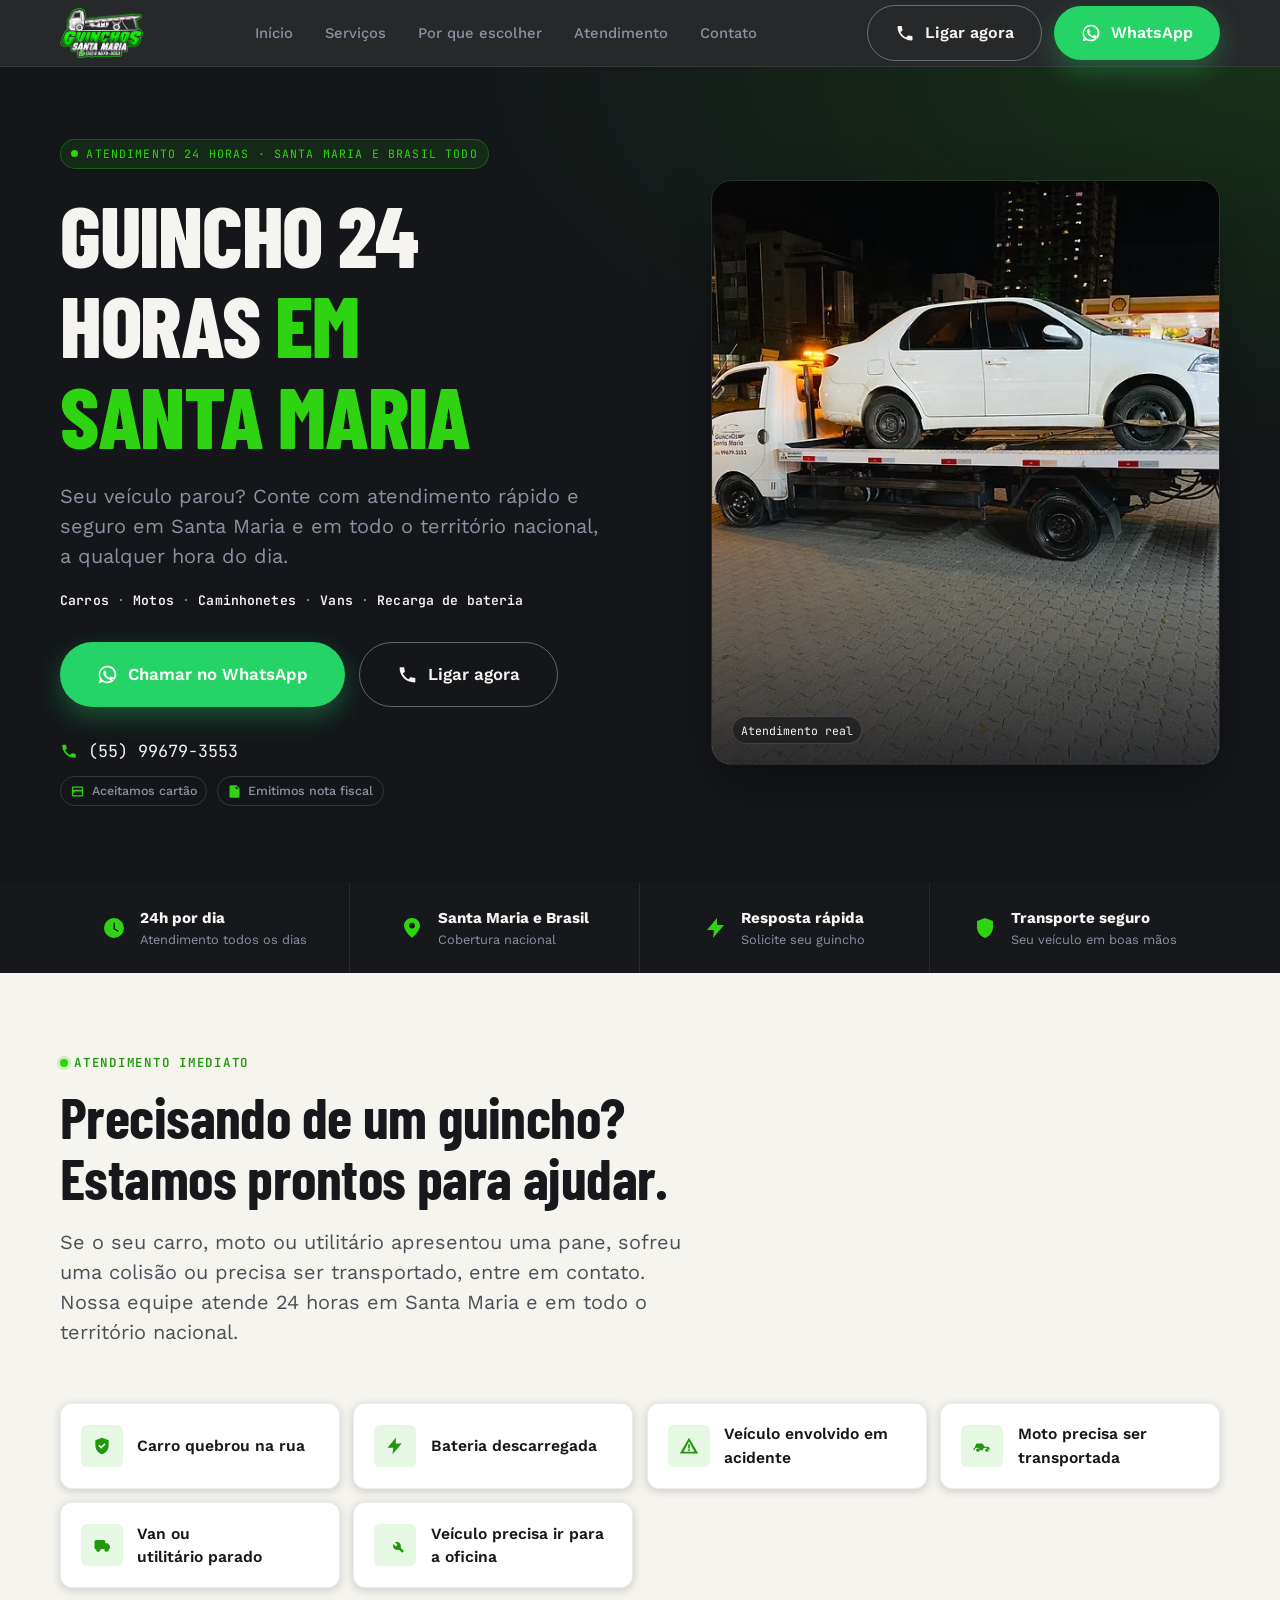
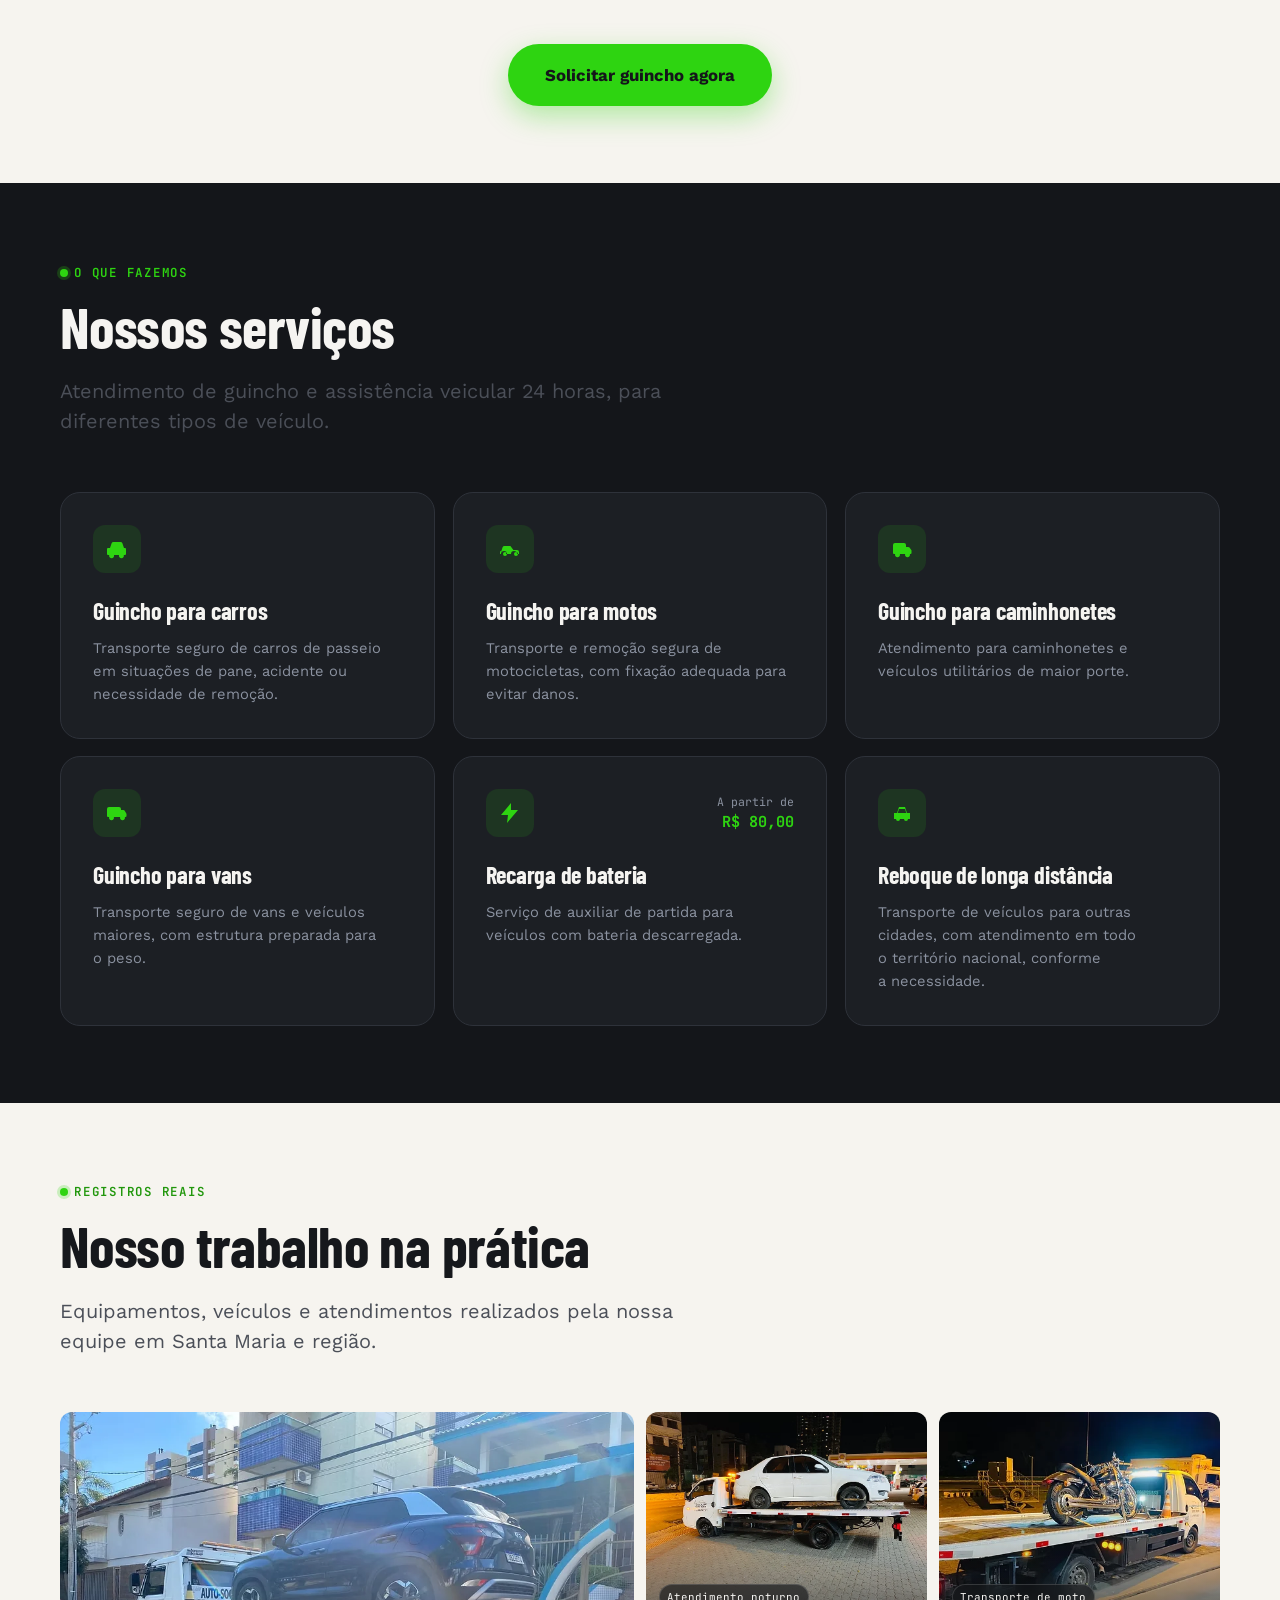
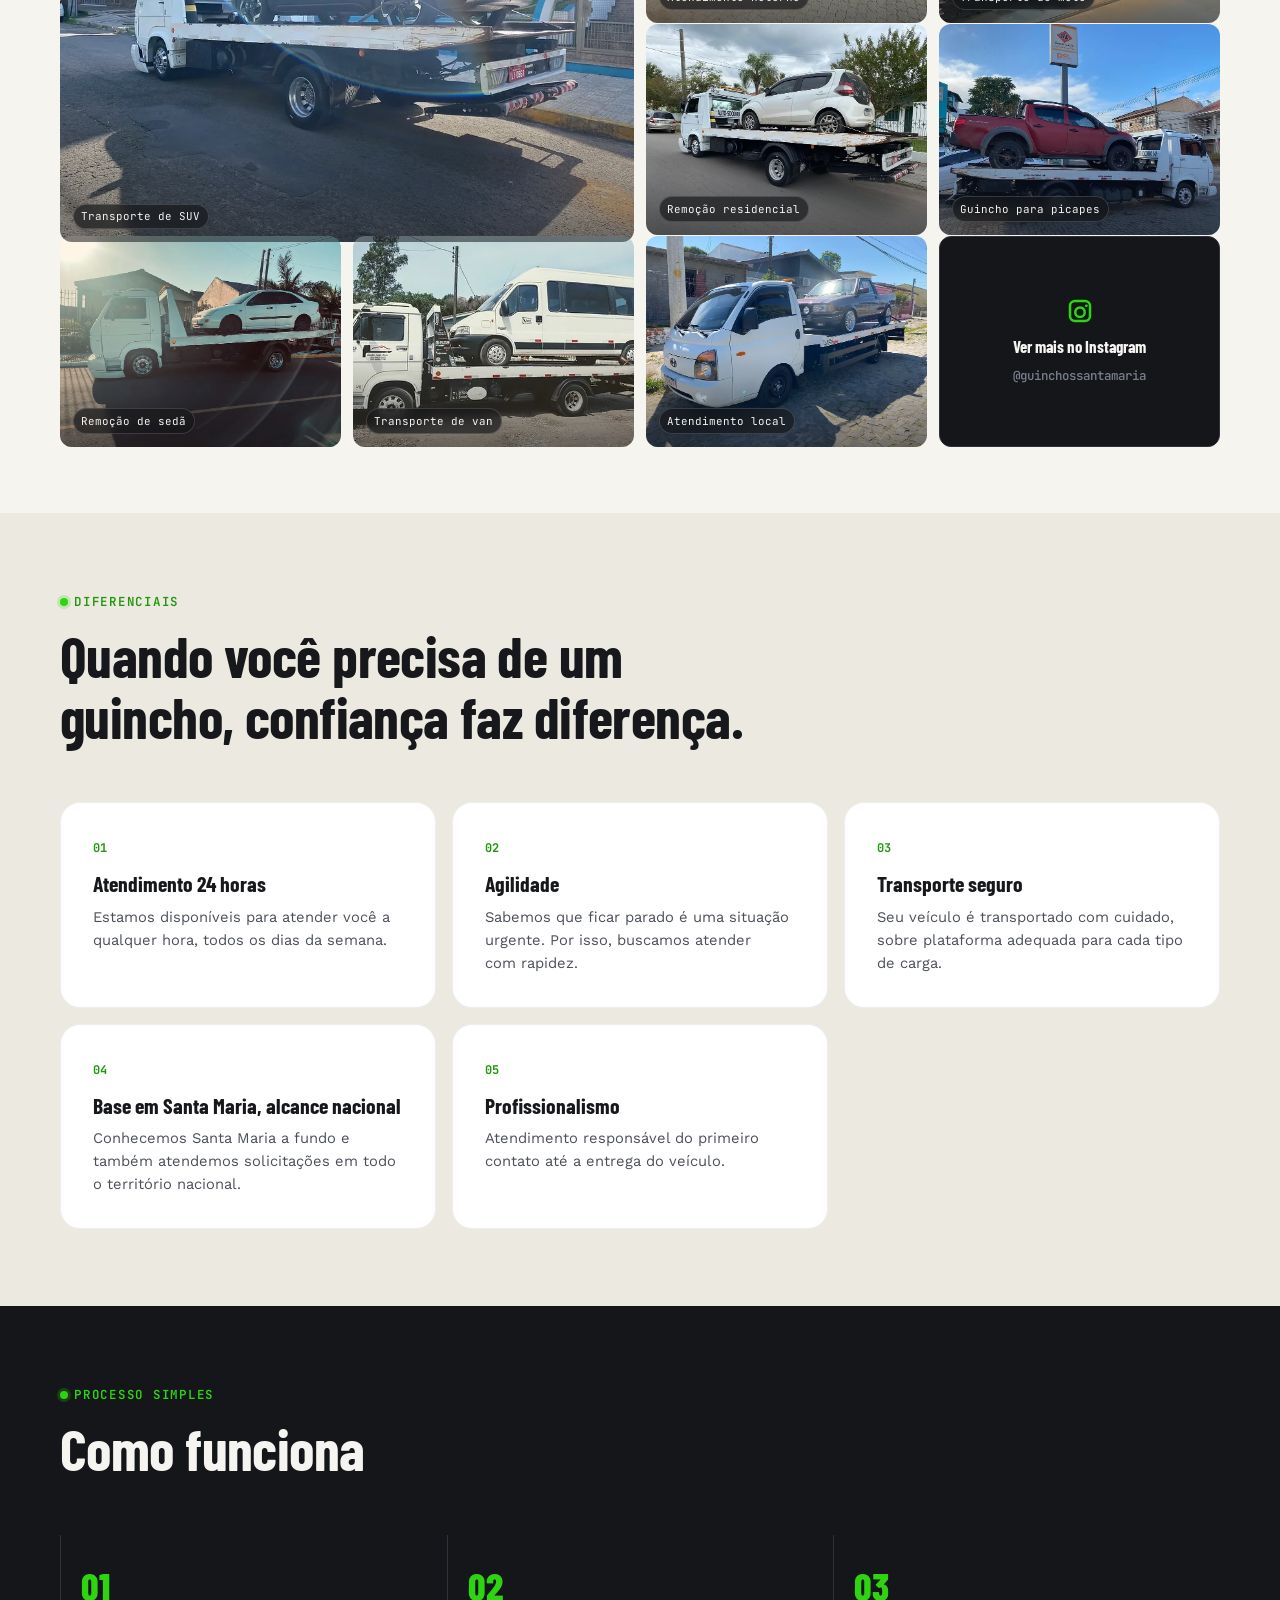
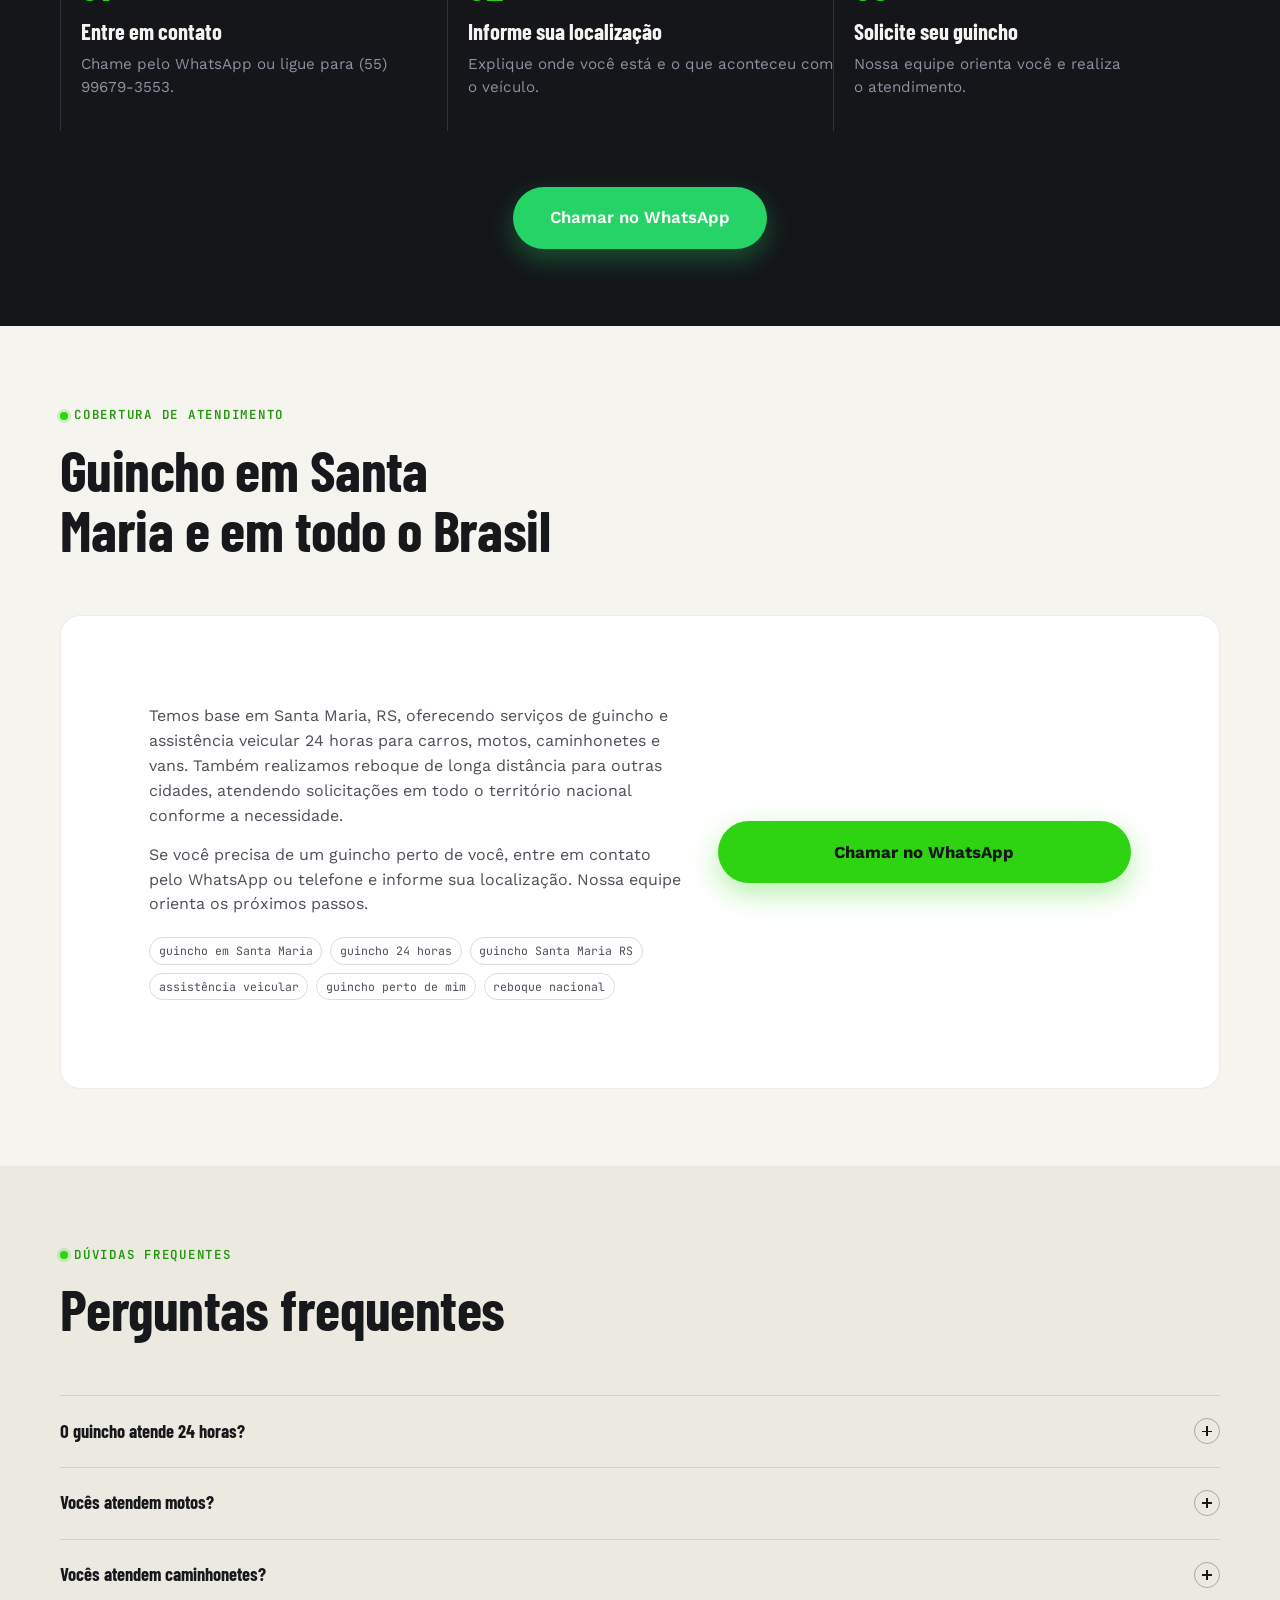
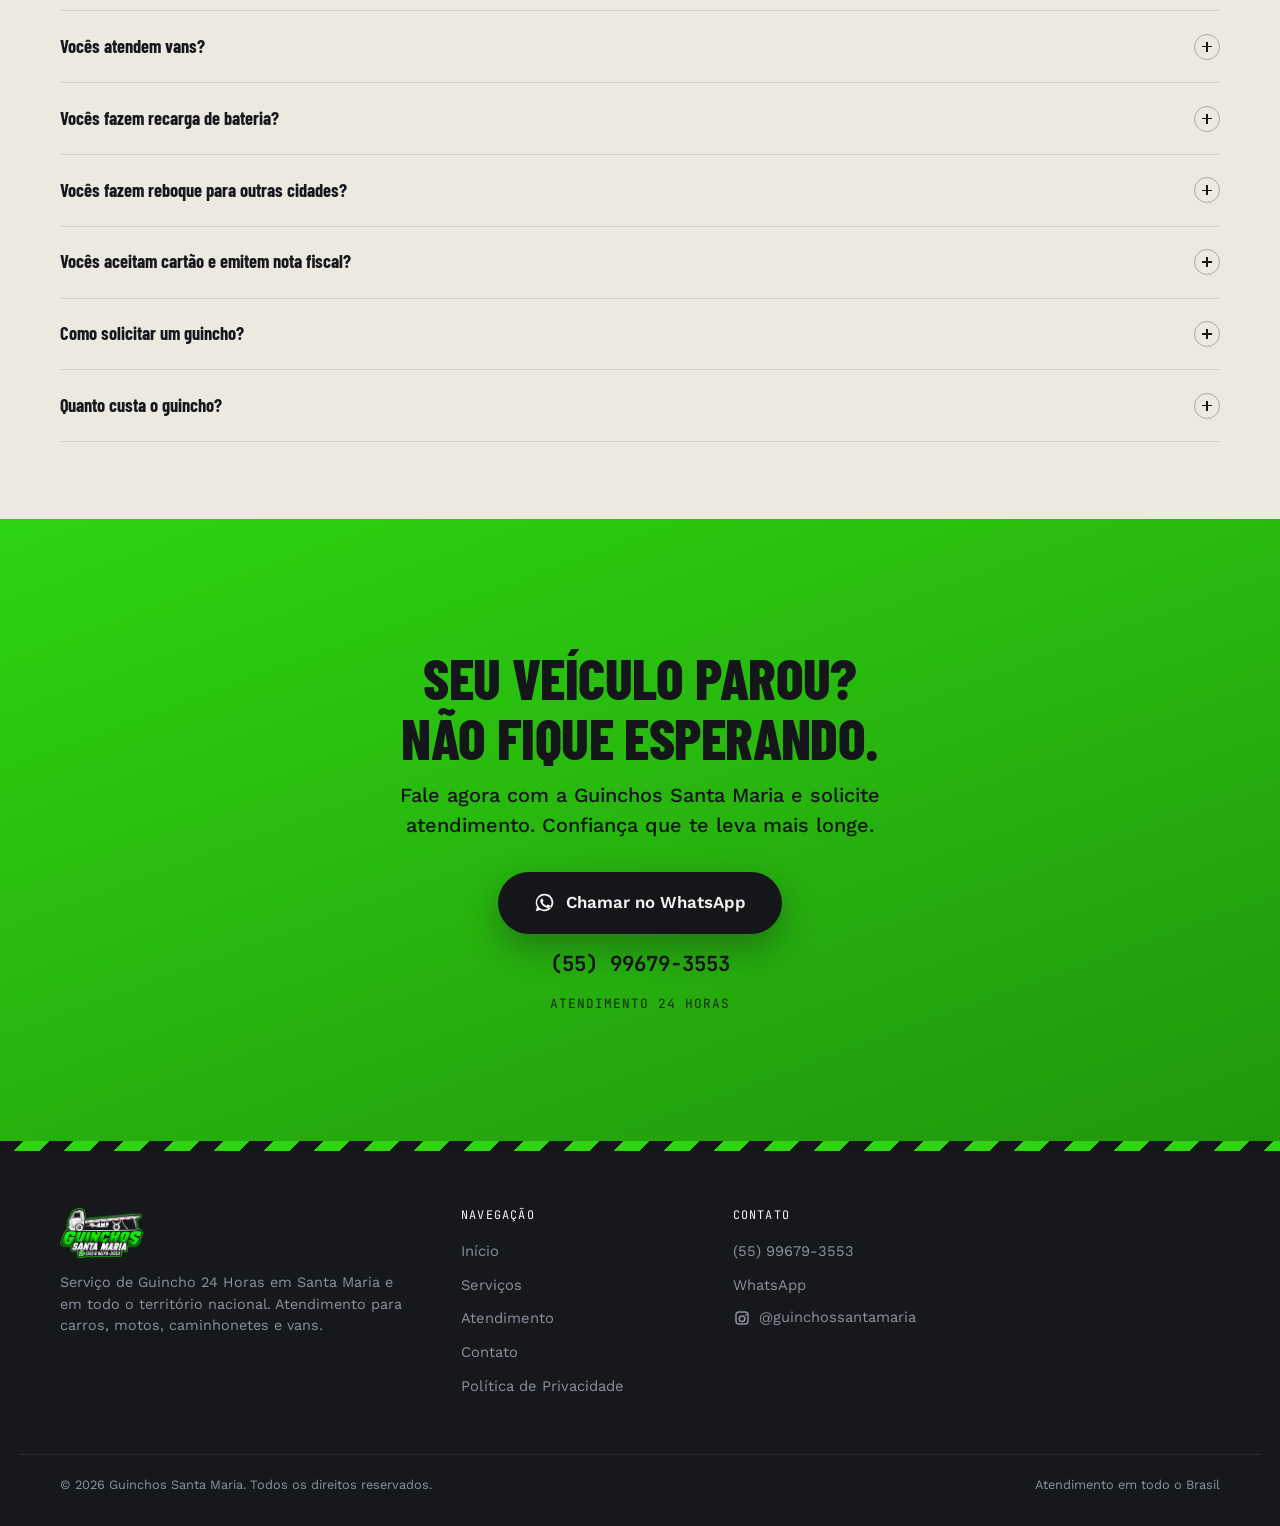
==== index.html @ 6ddd7dda "Add files via upload" ====
<!DOCTYPE html>
<html lang="pt-BR">
<head>
<meta charset="UTF-8">
<meta name="viewport" content="width=device-width, initial-scale=1, viewport-fit=cover">
<title>Guincho 24 Horas em Santa Maria RS | Atendimento Nacional | Guinchos Santa Maria</title>
<meta name="description" content="Precisa de guincho em Santa Maria ou em qualquer lugar do Brasil? Atendimento 24 horas para carros, motos, caminhonetes e vans. Chame no WhatsApp: (55) 99679-3553.">
<meta name="robots" content="index, follow">
<link rel="canonical" href="https://www.guinchossantamaria.com.br/">

<!-- Open Graph -->
<meta property="og:type" content="website">
<meta property="og:site_name" content="Guinchos Santa Maria">
<meta property="og:title" content="Guincho 24 Horas em Santa Maria RS | Atendimento Nacional | Guinchos Santa Maria">
<meta property="og:description" content="Atendimento 24 horas para carros, motos, caminhonetes e vans em Santa Maria e em todo o território nacional. Chame no WhatsApp: (55) 99679-3553.">
<meta property="og:url" content="https://www.guinchossantamaria.com.br/">
<meta property="og:locale" content="pt_BR">
<meta property="og:image" content="https://www.guinchossantamaria.com.br/assets/img/sedan-noturno-posto.webp">

<!-- Twitter -->
<meta name="twitter:card" content="summary_large_image">
<meta name="twitter:title" content="Guincho 24 Horas em Santa Maria RS | Atendimento Nacional">
<meta name="twitter:description" content="Atendimento 24 horas para carros, motos, caminhonetes e vans em Santa Maria e em todo o território nacional.">

<link rel="preconnect" href="https://fonts.googleapis.com">
<link rel="preconnect" href="https://fonts.gstatic.com" crossorigin>
<link href="https://fonts.googleapis.com/css2?family=Barlow+Condensed:wght@600;700;800&family=Work+Sans:wght@400;500;600;700&family=JetBrains+Mono:wght@500;600;700&display=swap" rel="stylesheet">

<link rel="stylesheet" href="css/reset.css">
<link rel="stylesheet" href="css/variables.css">
<link rel="stylesheet" href="css/style.css">
<link rel="stylesheet" href="css/responsive.css">

<!-- ===================== GOOGLE TAG MANAGER =====================
     ATENÇÃO: substituir "GTM-XXXXXXX" pelo ID real do container antes
     de publicar. Sem essa troca, os eventos disparados em js/main.js
     (whatsapp_click, phone_click, scroll_depth, faq_open) não são
     capturados por nenhuma ferramenta de análise. -->
<script>(function(w,d,s,l,i){w[l]=w[l]||[];w[l].push({'gtm.start':
new Date().getTime(),event:'gtm.js'});var f=d.getElementsByTagName(s)[0],
j=d.createElement(s),dl=l!='dataLayer'?'&l='+l:'';j.async=true;j.src=
'https://www.googletagmanager.com/gtm.js?id='+i+dl;f.parentNode.insertBefore(j,f);
})(window,document,'script','dataLayer','GTM-XXXXXXX');</script>
<!-- ===================== FIM GOOGLE TAG MANAGER ===================== -->

<!-- JSON-LD: negócio de atendimento móvel, sem endereço público (a pedido do cliente) -->
<script type="application/ld+json">
{
  "@context": "https://schema.org",
  "@type": ["LocalBusiness", "AutomotiveBusiness"],
  "name": "Guinchos Santa Maria",
  "description": "Serviço de guincho e assistência veicular 24 horas com base em Santa Maria, RS, e atendimento em todo o território nacional, para carros, motos, caminhonetes e vans.",
  "url": "https://www.guinchossantamaria.com.br/",
  "telephone": "+555599679-3553",
  "areaServed": [
    {
      "@type": "City",
      "name": "Santa Maria",
      "containedInPlace": {
        "@type": "State",
        "name": "Rio Grande do Sul"
      }
    },
    {
      "@type": "Country",
      "name": "Brasil"
    }
  ],
  "openingHoursSpecification": {
    "@type": "OpeningHoursSpecification",
    "dayOfWeek": ["Monday","Tuesday","Wednesday","Thursday","Friday","Saturday","Sunday"],
    "opens": "00:00",
    "closes": "23:59"
  },
  "sameAs": ["https://www.instagram.com/guinchossantamaria/"],
  "paymentAccepted": "Dinheiro, Cartão de crédito, Cartão de débito",
  "makesOffer": [
    { "@type": "Offer", "itemOffered": { "@type": "Service", "name": "Guincho para carros" } },
    { "@type": "Offer", "itemOffered": { "@type": "Service", "name": "Guincho para motos" } },
    { "@type": "Offer", "itemOffered": { "@type": "Service", "name": "Guincho para caminhonetes" } },
    { "@type": "Offer", "itemOffered": { "@type": "Service", "name": "Guincho para vans" } },
    { "@type": "Offer", "itemOffered": { "@type": "Service", "name": "Recarga de bateria / auxiliar de partida" } }
  ]
}
</script>

<script type="application/ld+json">
{
  "@context": "https://schema.org",
  "@type": "FAQPage",
  "mainEntity": [
    {
      "@type": "Question",
      "name": "O guincho atende 24 horas?",
      "acceptedAnswer": { "@type": "Answer", "text": "Sim. O serviço possui atendimento 24 horas, todos os dias." }
    },
    {
      "@type": "Question",
      "name": "Vocês atendem motos?",
      "acceptedAnswer": { "@type": "Answer", "text": "Sim, a empresa oferece serviço de guincho para motos." }
    },
    {
      "@type": "Question",
      "name": "Vocês atendem caminhonetes?",
      "acceptedAnswer": { "@type": "Answer", "text": "Sim." }
    },
    {
      "@type": "Question",
      "name": "Vocês atendem vans?",
      "acceptedAnswer": { "@type": "Answer", "text": "Sim." }
    },
    {
      "@type": "Question",
      "name": "Vocês fazem recarga de bateria?",
      "acceptedAnswer": { "@type": "Answer", "text": "Sim. A empresa oferece serviço de recarga de bateria / auxiliar de partida, a partir de R$ 80,00." }
    },
    {
      "@type": "Question",
      "name": "Vocês fazem reboque para outras cidades?",
      "acceptedAnswer": { "@type": "Answer", "text": "Sim, realizamos reboque de longa distância para outras cidades, com atendimento em todo o território nacional. O prazo e o valor são confirmados conforme o destino." }
    },
    {
      "@type": "Question",
      "name": "Vocês aceitam cartão e emitem nota fiscal?",
      "acceptedAnswer": { "@type": "Answer", "text": "Sim. Aceitamos pagamento no cartão e emitimos nota fiscal do serviço." }
    },
    {
      "@type": "Question",
      "name": "Como solicitar um guincho?",
      "acceptedAnswer": { "@type": "Answer", "text": "Entre em contato pelo WhatsApp ou telefone e informe sua localização e a situação do veículo." }
    },
    {
      "@type": "Question",
      "name": "Quanto custa o guincho?",
      "acceptedAnswer": { "@type": "Answer", "text": "O valor pode variar conforme distância, tipo de veículo e situação. Entre em contato para solicitar uma cotação." }
    }
  ]
}
</script>
</head>
<body>

<!-- Google Tag Manager (noscript) — mesma observação: trocar GTM-XXXXXXX antes de publicar -->
<noscript><iframe src="https://www.googletagmanager.com/ns.html?id=GTM-XXXXXXX"
height="0" width="0" style="display:none;visibility:hidden"></iframe></noscript>
<!-- End Google Tag Manager (noscript) -->

<a href="#main" class="skip-link">Pular para o conteúdo</a>

<!-- ===================== HEADER ===================== -->
<header class="header">
  <div class="container header__inner">
    <a href="#topo" class="logo">
      <img src="assets/img/logo-guinchos-sm.webp" alt="Guinchos Santa Maria" class="logo__img" width="230" height="142">
    </a>

    <nav class="nav-desktop" aria-label="Navegação principal">
      <a href="#topo">Início</a>
      <a href="#servicos">Serviços</a>
      <a href="#por-que">Por que escolher</a>
      <a href="#atendimento">Atendimento</a>
      <a href="#contato">Contato</a>
    </nav>

    <div class="header__cta">
      <a href="tel:+555599679-3553" class="btn btn--call" data-track="phone" data-location="header">
        <svg class="icon" viewBox="0 0 24 24"><path d="M6.6 10.8c1.4 2.8 3.8 5.2 6.6 6.6l2.2-2.2c.3-.3.7-.4 1-.2 1.1.4 2.3.6 3.6.6.6 0 1 .4 1 1V20c0 .6-.4 1-1 1C10.4 21 3 13.6 3 4.6c0-.6.4-1 1-1h3.4c.6 0 1 .4 1 1 0 1.3.2 2.5.6 3.6.1.3 0 .7-.2 1L6.6 10.8Z"/></svg>
        Ligar agora
      </a>
      <a href="https://api.whatsapp.com/send?phone=5555996793553&text=Ol%C3%A1!%20Preciso%20de%20um%20guincho%20em%20Santa%20Maria." target="_blank" rel="noopener" class="btn btn--whatsapp" data-track="whatsapp" data-location="header">
        <svg class="icon" viewBox="0 0 24 24"><path d="M12 2a10 10 0 0 0-8.6 15.1L2 22l5-1.4A10 10 0 1 0 12 2Zm0 2a8 8 0 0 1 6.9 12l-.3.5.6 2.1-2.2-.6-.5.3A8 8 0 1 1 12 4Zm-3.2 3.7c-.2 0-.5 0-.7.4-.2.4-.9 1-.9 2.3 0 1.4 1 2.7 1.1 2.9.1.2 2 3.1 4.9 4.2 2.4 1 2.9.8 3.4.7.5 0 1.6-.6 1.8-1.3.2-.6.2-1.2.2-1.3-.1-.1-.3-.2-.6-.4-.3-.1-1.6-.8-1.9-.9-.3-.1-.5-.1-.6.1-.2.3-.7.9-.9 1-.1.2-.3.2-.6.1-.3-.2-1.2-.5-2.4-1.5-.9-.8-1.5-1.8-1.6-2-.2-.3 0-.5.1-.6l.4-.5c.1-.2.2-.3.2-.5.1-.2 0-.4 0-.5-.1-.1-.6-1.6-.9-2.1-.2-.5-.4-.5-.6-.5h-.5Z"/></svg>
        WhatsApp
      </a>
    </div>

    <div class="header__mobile-actions">
      <a href="tel:+555599679-3553" class="icon-btn" aria-label="Ligar agora" data-track="phone" data-location="header_mobile">
        <svg class="icon" style="width:18px;height:18px" viewBox="0 0 24 24"><path fill="currentColor" d="M6.6 10.8c1.4 2.8 3.8 5.2 6.6 6.6l2.2-2.2c.3-.3.7-.4 1-.2 1.1.4 2.3.6 3.6.6.6 0 1 .4 1 1V20c0 .6-.4 1-1 1C10.4 21 3 13.6 3 4.6c0-.6.4-1 1-1h3.4c.6 0 1 .4 1 1 0 1.3.2 2.5.6 3.6.1.3 0 .7-.2 1L6.6 10.8Z"/></svg>
      </a>
      <a href="https://api.whatsapp.com/send?phone=5555996793553&text=Ol%C3%A1!%20Preciso%20de%20um%20guincho%20em%20Santa%20Maria." target="_blank" rel="noopener" class="icon-btn icon-btn--whatsapp" aria-label="Chamar no WhatsApp" data-track="whatsapp" data-location="header_mobile">
        <svg class="icon" style="width:18px;height:18px" viewBox="0 0 24 24"><path fill="currentColor" d="M12 2a10 10 0 0 0-8.6 15.1L2 22l5-1.4A10 10 0 1 0 12 2Zm0 2a8 8 0 0 1 6.9 12l-.3.5.6 2.1-2.2-.6-.5.3A8 8 0 1 1 12 4Zm-3.2 3.7c-.2 0-.5 0-.7.4-.2.4-.9 1-.9 2.3 0 1.4 1 2.7 1.1 2.9.1.2 2 3.1 4.9 4.2 2.4 1 2.9.8 3.4.7.5 0 1.6-.6 1.8-1.3.2-.6.2-1.2.2-1.3-.1-.1-.3-.2-.6-.4-.3-.1-1.6-.8-1.9-.9-.3-.1-.5-.1-.6.1-.2.3-.7.9-.9 1-.1.2-.3.2-.6.1-.3-.2-1.2-.5-2.4-1.5-.9-.8-1.5-1.8-1.6-2-.2-.3 0-.5.1-.6l.4-.5c.1-.2.2-.3.2-.5.1-.2 0-.4 0-.5-.1-.1-.6-1.6-.9-2.1-.2-.5-.4-.5-.6-.5h-.5Z"/></svg>
      </a>
    </div>
  </div>
</header>

<main id="main">

<!-- ===================== HERO ===================== -->
<section class="hero" id="topo">
  <div class="container hero__grid">
    <div>
      <span class="hero__badge"><span class="dot"></span> Atendimento 24 horas · Santa Maria e Brasil todo</span>
      <h1>Guincho 24 horas <span>em Santa Maria</span></h1>
      <p class="hero__sub">Seu veículo parou? Conte com atendimento rápido e seguro em Santa Maria e em todo o território nacional, a qualquer hora do dia.</p>
      <p class="hero__tags"><b>Carros</b> · <b>Motos</b> · <b>Caminhonetes</b> · <b>Vans</b> · <b>Recarga de bateria</b></p>

      <div class="hero__ctas">
        <a href="https://api.whatsapp.com/send?phone=5555996793553&text=Ol%C3%A1!%20Preciso%20de%20um%20guincho%20em%20Santa%20Maria." target="_blank" rel="noopener" class="btn btn--whatsapp btn--lg" data-track="whatsapp" data-location="hero">
          <svg class="icon" viewBox="0 0 24 24"><path d="M12 2a10 10 0 0 0-8.6 15.1L2 22l5-1.4A10 10 0 1 0 12 2Zm0 2a8 8 0 0 1 6.9 12l-.3.5.6 2.1-2.2-.6-.5.3A8 8 0 1 1 12 4Zm-3.2 3.7c-.2 0-.5 0-.7.4-.2.4-.9 1-.9 2.3 0 1.4 1 2.7 1.1 2.9.1.2 2 3.1 4.9 4.2 2.4 1 2.9.8 3.4.7.5 0 1.6-.6 1.8-1.3.2-.6.2-1.2.2-1.3-.1-.1-.3-.2-.6-.4-.3-.1-1.6-.8-1.9-.9-.3-.1-.5-.1-.6.1-.2.3-.7.9-.9 1-.1.2-.3.2-.6.1-.3-.2-1.2-.5-2.4-1.5-.9-.8-1.5-1.8-1.6-2-.2-.3 0-.5.1-.6l.4-.5c.1-.2.2-.3.2-.5.1-.2 0-.4 0-.5-.1-.1-.6-1.6-.9-2.1-.2-.5-.4-.5-.6-.5h-.5Z"/></svg>
          Chamar no WhatsApp
        </a>
        <a href="tel:+555599679-3553" class="btn btn--call btn--lg" data-track="phone" data-location="hero">
          <svg class="icon" viewBox="0 0 24 24"><path d="M6.6 10.8c1.4 2.8 3.8 5.2 6.6 6.6l2.2-2.2c.3-.3.7-.4 1-.2 1.1.4 2.3.6 3.6.6.6 0 1 .4 1 1V20c0 .6-.4 1-1 1C10.4 21 3 13.6 3 4.6c0-.6.4-1 1-1h3.4c.6 0 1 .4 1 1 0 1.3.2 2.5.6 3.6.1.3 0 .7-.2 1L6.6 10.8Z"/></svg>
          Ligar agora
        </a>
      </div>

      <p class="hero__phone">
        <svg viewBox="0 0 24 24"><path d="M6.6 10.8c1.4 2.8 3.8 5.2 6.6 6.6l2.2-2.2c.3-.3.7-.4 1-.2 1.1.4 2.3.6 3.6.6.6 0 1 .4 1 1V20c0 .6-.4 1-1 1C10.4 21 3 13.6 3 4.6c0-.6.4-1 1-1h3.4c.6 0 1 .4 1 1 0 1.3.2 2.5.6 3.6.1.3 0 .7-.2 1L6.6 10.8Z"/></svg>
        (55) 99679-3553
      </p>

      <div class="hero__badges">
        <span class="mini-badge"><svg viewBox="0 0 24 24"><path d="M3 6a2 2 0 0 1 2-2h14a2 2 0 0 1 2 2v12a2 2 0 0 1-2 2H5a2 2 0 0 1-2-2Zm2 3h14V6H5Zm0 3v6h14v-6H7v2H5v-2Z"/></svg>Aceitamos cartão</span>
        <span class="mini-badge"><svg viewBox="0 0 24 24"><path d="M6 2h9l5 5v13a2 2 0 0 1-2 2H6a2 2 0 0 1-2-2V4a2 2 0 0 1 2-2Zm8 1.5V8h4.5ZM7 12h10v1.5H7Zm0 3h10v1.5H7Zm0 3h7v1.5H7Z"/></svg>Emitimos nota fiscal</span>
      </div>

    </div>

    <div class="hero__media reveal">
      <div class="hero__stripe" aria-hidden="true"></div>
      <div class="hero__frame">
        <img src="assets/img/sedan-noturno-posto.webp" width="870" height="653" alt="Guincho da Guinchos Santa Maria transportando um veículo à noite" loading="eager" fetchpriority="high">
        <div class="hero__frame-tag">
          <span class="label">Atendimento real</span>
        </div>
      </div>
    </div>
  </div>
</section>

<!-- ===================== BARRA DE CONFIANÇA ===================== -->
<div class="trust-bar">
  <div class="container trust-bar__inner">
    <div class="trust-bar__item">
      <svg viewBox="0 0 24 24"><path d="M12 2a10 10 0 1 0 10 10A10 10 0 0 0 12 2Zm.9 10.4 3.7 2.2-.7 1.2-4.4-2.6V6.5h1.4Z"/></svg>
      <div><strong>24h por dia</strong><span>Atendimento todos os dias</span></div>
    </div>
    <div class="trust-bar__item">
      <svg viewBox="0 0 24 24"><path d="M12 2C7.6 2 4 5.4 4 9.6c0 5.8 8 12.4 8 12.4s8-6.6 8-12.4C20 5.4 16.4 2 12 2Zm0 10.5A2.9 2.9 0 1 1 14.9 9.6 2.9 2.9 0 0 1 12 12.5Z"/></svg>
      <div><strong>Santa Maria e Brasil</strong><span>Cobertura nacional</span></div>
    </div>
    <div class="trust-bar__item">
      <svg viewBox="0 0 24 24"><path d="M13 2 3 14h7l-1 8 11-13h-7l0-7Z"/></svg>
      <div><strong>Resposta rápida</strong><span>Solicite seu guincho</span></div>
    </div>
    <div class="trust-bar__item">
      <svg viewBox="0 0 24 24"><path d="M12 2 4 5v6c0 5 3.4 9.4 8 11 4.6-1.6 8-6 8-11V5l-8-3Z"/></svg>
      <div><strong>Transporte seguro</strong><span>Seu veículo em boas mãos</span></div>
    </div>
  </div>
</div>

<!-- ===================== PRECISANDO DE AJUDA ===================== -->
<section class="situations">
  <div class="container">
    <div class="section-head reveal">
      <span class="eyebrow">Atendimento imediato</span>
      <h2>Precisando de um guincho? Estamos prontos para ajudar.</h2>
      <p>Se o seu carro, moto ou utilitário apresentou uma pane, sofreu uma colisão ou precisa ser transportado, entre em contato. Nossa equipe atende 24 horas em Santa Maria e em todo o território nacional.</p>
    </div>

    <div class="situations__grid stagger">
      <div class="situation-card reveal">
        <span class="situation-card__icon"><svg viewBox="0 0 24 24"><path d="M12 2 4 5v6c0 5 3.4 9.4 8 11 4.6-1.6 8-6 8-11V5l-8-3Zm-1 13.4-3.4-3.4 1.4-1.4L11 12.6l4-4 1.4 1.4Z"/></svg></span>
        <p>Carro quebrou na rua</p>
      </div>
      <div class="situation-card reveal">
        <span class="situation-card__icon"><svg viewBox="0 0 24 24"><path d="M13 2 3 14h7l-1 8 11-13h-7l0-7Z"/></svg></span>
        <p>Bateria descarregada</p>
      </div>
      <div class="situation-card reveal">
        <span class="situation-card__icon"><svg viewBox="0 0 24 24"><path d="M12 2 1 21h22Zm0 4.6L18.5 19h-13ZM11 10h2v5h-2Zm0 6h2v2h-2Z"/></svg></span>
        <p>Veículo envolvido em acidente</p>
      </div>
      <div class="situation-card reveal">
        <span class="situation-card__icon"><svg viewBox="0 0 24 24"><path d="M5 17a2 2 0 1 0 2-2 2 2 0 0 0-2 2Zm11 0a2 2 0 1 0 2-2 2 2 0 0 0-2 2ZM3 15l1.6-4.8A2 2 0 0 1 6.5 9h5.9l3 4H19a2 2 0 0 1 2 2v2h-2a3 3 0 1 0-6 0H9a3 3 0 1 0-6 0H2v-2a1 1 0 0 1 1-1Z"/></svg></span>
        <p>Moto precisa ser transportada</p>
      </div>
      <div class="situation-card reveal">
        <span class="situation-card__icon"><svg viewBox="0 0 24 24"><path d="M3 8a2 2 0 0 1 2-2h9a2 2 0 0 1 2 2v2h2.3a1.5 1.5 0 0 1 1.2.6l1.8 2.4c.13.17.2.38.2.6V16a1 1 0 0 1-1 1h-.6a2.5 2.5 0 1 1-4.8 0H9.9a2.5 2.5 0 1 1-4.8 0H4a1 1 0 0 1-1-1Z"/></svg></span>
        <p>Van ou utilitário parado</p>
      </div>
      <div class="situation-card reveal">
        <span class="situation-card__icon"><svg viewBox="0 0 24 24"><path d="M22.7 19.3 19 15.6a5.5 5.5 0 0 0-7-7l3 3-2.1 2.1-3-3a5.5 5.5 0 0 0 7 7l3.7 3.7Z"/></svg></span>
        <p>Veículo precisa ir para a oficina</p>
      </div>
    </div>

    <div class="situations__cta reveal">
      <a href="https://api.whatsapp.com/send?phone=5555996793553&text=Ol%C3%A1!%20Preciso%20de%20um%20guincho%20em%20Santa%20Maria." target="_blank" rel="noopener" class="btn btn--brand btn--lg" data-track="whatsapp" data-location="situations">
        Solicitar guincho agora
      </a>
    </div>
  </div>
</section>

<!-- ===================== SERVIÇOS ===================== -->
<section class="services" id="servicos">
  <div class="container">
    <div class="section-head reveal">
      <span class="eyebrow eyebrow--light">O que fazemos</span>
      <h2>Nossos serviços</h2>
      <p>Atendimento de guincho e assistência veicular 24 horas, para diferentes tipos de veículo.</p>
    </div>

    <div class="services__grid stagger">
      <article class="service-card reveal">
        <div class="service-card__top">
          <span class="service-card__icon"><svg viewBox="0 0 24 24"><path d="M5 11 6.6 6.2A2 2 0 0 1 8.5 5h7a2 2 0 0 1 1.9 1.2L19 11h1a1 1 0 0 1 1 1v5a1 1 0 0 1-1 1h-1.2a2.5 2.5 0 1 1-4.8 0H9a2.5 2.5 0 1 1-4.8 0H3a1 1 0 0 1-1-1v-5a1 1 0 0 1 1-1Z"/></svg></span>
        </div>
        <h3>Guincho para carros</h3>
        <p>Transporte seguro de carros de passeio em situações de pane, acidente ou necessidade de remoção.</p>
      </article>

      <article class="service-card reveal">
        <div class="service-card__top">
          <span class="service-card__icon"><svg viewBox="0 0 24 24"><path d="M5 17a2 2 0 1 0 2-2 2 2 0 0 0-2 2Zm11 0a2 2 0 1 0 2-2 2 2 0 0 0-2 2ZM3 15l1.6-4.8A2 2 0 0 1 6.5 9h5.9l3 4H19a2 2 0 0 1 2 2v2h-2a3 3 0 1 0-6 0H9a3 3 0 1 0-6 0H2v-2a1 1 0 0 1 1-1Z"/></svg></span>
        </div>
        <h3>Guincho para motos</h3>
        <p>Transporte e remoção segura de motocicletas, com fixação adequada para evitar danos.</p>
      </article>

      <article class="service-card reveal">
        <div class="service-card__top">
          <span class="service-card__icon"><svg viewBox="0 0 24 24"><path d="M3 8a2 2 0 0 1 2-2h9a2 2 0 0 1 2 2v2h2.3a1.5 1.5 0 0 1 1.2.6l1.8 2.4c.13.17.2.38.2.6V16a1 1 0 0 1-1 1h-.6a2.5 2.5 0 1 1-4.8 0H9.9a2.5 2.5 0 1 1-4.8 0H4a1 1 0 0 1-1-1Z"/></svg></span>
        </div>
        <h3>Guincho para caminhonetes</h3>
        <p>Atendimento para caminhonetes e veículos utilitários de maior porte.</p>
      </article>

      <article class="service-card reveal">
        <div class="service-card__top">
          <span class="service-card__icon"><svg viewBox="0 0 24 24"><path d="M2 8a2 2 0 0 1 2-2h10a2 2 0 0 1 2 2v1h2.4a1.5 1.5 0 0 1 1.3.75l1.6 2.75c.13.22.2.47.2.72V15a1 1 0 0 1-1 1h-.6a2.5 2.5 0 1 1-4.8 0H8.9a2.5 2.5 0 1 1-4.8 0H3a1 1 0 0 1-1-1Z"/></svg></span>
        </div>
        <h3>Guincho para vans</h3>
        <p>Transporte seguro de vans e veículos maiores, com estrutura preparada para o peso.</p>
      </article>

      <article class="service-card reveal">
        <div class="service-card__top">
          <span class="service-card__icon"><svg viewBox="0 0 24 24"><path d="M13 2 3 14h7l-1 8 11-13h-7l0-7Z"/></svg></span>
          <span class="service-card__price">A partir de<strong>R$ 80,00</strong></span>
        </div>
        <h3>Recarga de bateria</h3>
        <p>Serviço de auxiliar de partida para veículos com bateria descarregada.</p>
      </article>

      <article class="service-card reveal">
        <div class="service-card__top">
          <span class="service-card__icon"><svg viewBox="0 0 24 24"><path d="M4 12h3l2-6h6l2 6h3v6h-2a2 2 0 1 1-4 0h-4a2 2 0 1 1-4 0H4Zm5-4-1.3 4h8.6L15 8Z"/></svg></span>
        </div>
        <h3>Reboque de longa distância</h3>
        <p>Transporte de veículos para outras cidades, com atendimento em todo o território nacional, conforme a necessidade.</p>
      </article>
    </div>
  </div>
</section>

<!-- ===================== GALERIA ===================== -->
<section class="gallery">
  <div class="container">
    <div class="section-head reveal">
      <span class="eyebrow">Registros reais</span>
      <h2>Nosso trabalho na prática</h2>
      <p>Equipamentos, veículos e atendimentos realizados pela nossa equipe em Santa Maria e região.</p>
    </div>

    <div class="gallery__grid stagger">
      <figure class="gallery__item gallery__item--feature reveal">
        <img src="assets/img/carro-suv-preto.webp" width="870" height="653" alt="SUV sendo transportado sobre a plataforma do guincho em via urbana" loading="lazy">
        <figcaption class="gallery__cap">Transporte de SUV</figcaption>
      </figure>
      <figure class="gallery__item reveal">
        <img src="assets/img/sedan-noturno-posto.webp" width="870" height="653" alt="Guincho da Guinchos Santa Maria com carro sedan à noite em posto de combustível" loading="lazy">
        <figcaption class="gallery__cap">Atendimento noturno</figcaption>
      </figure>
      <figure class="gallery__item reveal">
        <img src="assets/img/moto-noturna-flatbed.webp" width="561" height="346" alt="Motocicleta transportada na plataforma do guincho durante a noite" loading="lazy">
        <figcaption class="gallery__cap">Transporte de moto</figcaption>
      </figure>
      <figure class="gallery__item reveal">
        <img src="assets/img/hatch-branco-rua.webp" width="870" height="653" alt="Carro hatch branco sendo transportado em rua residencial de Santa Maria" loading="lazy">
        <figcaption class="gallery__cap">Remoção residencial</figcaption>
      </figure>
      <figure class="gallery__item reveal">
        <img src="assets/img/picape-vermelha-diurno.webp" width="870" height="653" alt="Picape vermelha sendo transportada pelo guincho durante o dia" loading="lazy">
        <figcaption class="gallery__cap">Guincho para picapes</figcaption>
      </figure>
      <figure class="gallery__item reveal">
        <img src="assets/img/sedan-branco-sol.webp" width="870" height="653" alt="Carro sedan branco sobre a plataforma do guincho em dia ensolarado" loading="lazy">
        <figcaption class="gallery__cap">Remoção de sedã</figcaption>
      </figure>
      <figure class="gallery__item reveal">
        <img src="assets/img/van-guincho-classico.webp" width="561" height="346" alt="Van transportada sobre plataforma do guincho" loading="lazy">
        <figcaption class="gallery__cap">Transporte de van</figcaption>
      </figure>
      <figure class="gallery__item reveal">
        <img src="assets/img/picape-saveiro-calcada.webp" width="870" height="653" alt="Picape sendo carregada na plataforma do guincho em rua de Santa Maria" loading="lazy">
        <figcaption class="gallery__cap">Atendimento local</figcaption>
      </figure>
      <a href="https://www.instagram.com/guinchossantamaria/" target="_blank" rel="noopener" class="gallery__item gallery__item--cta reveal" data-track="instagram" data-location="gallery">
        <svg viewBox="0 0 24 24"><path d="M8 3h8a5 5 0 0 1 5 5v8a5 5 0 0 1-5 5H8a5 5 0 0 1-5-5V8a5 5 0 0 1 5-5Zm0 2a3 3 0 0 0-3 3v8a3 3 0 0 0 3 3h8a3 3 0 0 0 3-3V8a3 3 0 0 0-3-3Zm4 3.2A4.8 4.8 0 1 1 7.2 13 4.8 4.8 0 0 1 12 8.2Zm0 2A2.8 2.8 0 1 0 14.8 13 2.8 2.8 0 0 0 12 10.2Zm5.1-3.5a1.15 1.15 0 1 1-1.15 1.15 1.15 1.15 0 0 1 1.15-1.15Z"/></svg>
        <span>Ver mais no Instagram</span>
        <span class="handle">@guinchossantamaria</span>
      </a>
    </div>
  </div>
</section>

<!-- ===================== POR QUE ESCOLHER ===================== -->
<section class="why" id="por-que">
  <div class="container">
    <div class="section-head reveal">
      <span class="eyebrow">Diferenciais</span>
      <h2>Quando você precisa de um guincho, confiança faz diferença.</h2>
    </div>

    <div class="why__grid stagger">
      <div class="why-card reveal">
        <span class="why-card__num">01</span>
        <h3>Atendimento 24 horas</h3>
        <p>Estamos disponíveis para atender você a qualquer hora, todos os dias da semana.</p>
      </div>
      <div class="why-card reveal">
        <span class="why-card__num">02</span>
        <h3>Agilidade</h3>
        <p>Sabemos que ficar parado é uma situação urgente. Por isso, buscamos atender com rapidez.</p>
      </div>
      <div class="why-card reveal">
        <span class="why-card__num">03</span>
        <h3>Transporte seguro</h3>
        <p>Seu veículo é transportado com cuidado, sobre plataforma adequada para cada tipo de carga.</p>
      </div>
      <div class="why-card reveal">
        <span class="why-card__num">04</span>
        <h3>Base em Santa Maria, alcance nacional</h3>
        <p>Conhecemos Santa Maria a fundo e também atendemos solicitações em todo o território nacional.</p>
      </div>
      <div class="why-card reveal">
        <span class="why-card__num">05</span>
        <h3>Profissionalismo</h3>
        <p>Atendimento responsável do primeiro contato até a entrega do veículo.</p>
      </div>
    </div>
  </div>
</section>

<!-- ===================== COMO FUNCIONA ===================== -->
<section class="how">
  <div class="container">
    <div class="section-head reveal">
      <span class="eyebrow eyebrow--light">Processo simples</span>
      <h2>Como funciona</h2>
    </div>

    <div class="how__steps">
      <div class="how-step reveal">
        <span class="how-step__num">01</span>
        <div>
          <h3>Entre em contato</h3>
          <p>Chame pelo WhatsApp ou ligue para (55) 99679-3553.</p>
        </div>
      </div>
      <div class="how-step reveal">
        <span class="how-step__num">02</span>
        <div>
          <h3>Informe sua localização</h3>
          <p>Explique onde você está e o que aconteceu com o veículo.</p>
        </div>
      </div>
      <div class="how-step reveal">
        <span class="how-step__num">03</span>
        <div>
          <h3>Solicite seu guincho</h3>
          <p>Nossa equipe orienta você e realiza o atendimento.</p>
        </div>
      </div>
    </div>

    <div class="how__cta reveal">
      <a href="https://api.whatsapp.com/send?phone=5555996793553&text=Ol%C3%A1!%20Preciso%20de%20um%20guincho%20em%20Santa%20Maria." target="_blank" rel="noopener" class="btn btn--whatsapp btn--lg" data-track="whatsapp" data-location="how">
        Chamar no WhatsApp
      </a>
    </div>
  </div>
</section>

<!-- ===================== ÁREA DE ATENDIMENTO ===================== -->
<section class="coverage" id="atendimento">
  <div class="container">
    <div class="section-head reveal">
      <span class="eyebrow">Cobertura de atendimento</span>
      <h2>Guincho em Santa Maria e em todo o Brasil</h2>
    </div>

    <div class="coverage__box reveal">
      <div>
        <p>Temos base em Santa Maria, RS, oferecendo serviços de guincho e assistência veicular 24 horas para carros, motos, caminhonetes e vans. Também realizamos reboque de longa distância para outras cidades, atendendo solicitações em todo o território nacional conforme a necessidade.</p>
        <p>Se você precisa de um guincho perto de você, entre em contato pelo WhatsApp ou telefone e informe sua localização. Nossa equipe orienta os próximos passos.</p>
        <div class="coverage__terms">
          <span>guincho em Santa Maria</span>
          <span>guincho 24 horas</span>
          <span>guincho Santa Maria RS</span>
          <span>assistência veicular</span>
          <span>guincho perto de mim</span>
          <span>reboque nacional</span>
        </div>
      </div>
      <div>
        <a href="https://api.whatsapp.com/send?phone=5555996793553&text=Ol%C3%A1!%20Preciso%20de%20um%20guincho%20em%20Santa%20Maria." target="_blank" rel="noopener" class="btn btn--brand btn--block btn--lg" data-track="whatsapp" data-location="coverage">
          Chamar no WhatsApp
        </a>
      </div>
    </div>
  </div>
</section>

<!-- ===================== FAQ ===================== -->
<section class="faq">
  <div class="container">
    <div class="section-head reveal">
      <span class="eyebrow">Dúvidas frequentes</span>
      <h2>Perguntas frequentes</h2>
    </div>

    <div class="faq__list reveal">
      <details class="faq-item" data-question="atende-24h">
        <summary class="faq-item__q">O guincho atende 24 horas?<span class="plus"></span></summary>
        <div class="faq-item__a"><p>Sim. O serviço possui atendimento 24 horas, todos os dias.</p></div>
      </details>
      <details class="faq-item" data-question="atende-motos">
        <summary class="faq-item__q">Vocês atendem motos?<span class="plus"></span></summary>
        <div class="faq-item__a"><p>Sim, a empresa oferece serviço de guincho para motos.</p></div>
      </details>
      <details class="faq-item" data-question="atende-caminhonetes">
        <summary class="faq-item__q">Vocês atendem caminhonetes?<span class="plus"></span></summary>
        <div class="faq-item__a"><p>Sim.</p></div>
      </details>
      <details class="faq-item" data-question="atende-vans">
        <summary class="faq-item__q">Vocês atendem vans?<span class="plus"></span></summary>
        <div class="faq-item__a"><p>Sim.</p></div>
      </details>
      <details class="faq-item" data-question="recarga-bateria">
        <summary class="faq-item__q">Vocês fazem recarga de bateria?<span class="plus"></span></summary>
        <div class="faq-item__a"><p>Sim. A empresa oferece serviço de recarga de bateria / auxiliar de partida, a partir de R$ 80,00.</p></div>
      </details>
      <details class="faq-item" data-question="reboque-longa-distancia">
        <summary class="faq-item__q">Vocês fazem reboque para outras cidades?<span class="plus"></span></summary>
        <div class="faq-item__a"><p>Sim, realizamos reboque de longa distância para outras cidades, com atendimento em todo o território nacional. O prazo e o valor são confirmados conforme o destino.</p></div>
      </details>
      <details class="faq-item" data-question="pagamento-nf">
        <summary class="faq-item__q">Vocês aceitam cartão e emitem nota fiscal?<span class="plus"></span></summary>
        <div class="faq-item__a"><p>Sim. Aceitamos pagamento no cartão e emitimos nota fiscal do serviço.</p></div>
      </details>
      <details class="faq-item" data-question="como-solicitar">
        <summary class="faq-item__q">Como solicitar um guincho?<span class="plus"></span></summary>
        <div class="faq-item__a"><p>Entre em contato pelo WhatsApp ou telefone e informe sua localização e a situação do veículo.</p></div>
      </details>
      <details class="faq-item" data-question="preco">
        <summary class="faq-item__q">Quanto custa o guincho?<span class="plus"></span></summary>
        <div class="faq-item__a"><p>O valor pode variar conforme distância, tipo de veículo e situação. Entre em contato para solicitar uma cotação.</p></div>
      </details>
    </div>
  </div>
</section>

<!-- ===================== CTA FINAL ===================== -->
<section class="final-cta" id="contato">
  <div class="container">
    <h2>Seu veículo parou?<br>Não fique esperando.</h2>
    <p>Fale agora com a Guinchos Santa Maria e solicite atendimento. Confiança que te leva mais longe.</p>
    <div class="final-cta__ctas">
      <a href="https://api.whatsapp.com/send?phone=5555996793553&text=Ol%C3%A1!%20Preciso%20de%20um%20guincho%20em%20Santa%20Maria." target="_blank" rel="noopener" class="btn btn--whatsapp btn--lg" data-track="whatsapp" data-location="final_cta">
        <svg class="icon" viewBox="0 0 24 24"><path d="M12 2a10 10 0 0 0-8.6 15.1L2 22l5-1.4A10 10 0 1 0 12 2Zm0 2a8 8 0 0 1 6.9 12l-.3.5.6 2.1-2.2-.6-.5.3A8 8 0 1 1 12 4Zm-3.2 3.7c-.2 0-.5 0-.7.4-.2.4-.9 1-.9 2.3 0 1.4 1 2.7 1.1 2.9.1.2 2 3.1 4.9 4.2 2.4 1 2.9.8 3.4.7.5 0 1.6-.6 1.8-1.3.2-.6.2-1.2.2-1.3-.1-.1-.3-.2-.6-.4-.3-.1-1.6-.8-1.9-.9-.3-.1-.5-.1-.6.1-.2.3-.7.9-.9 1-.1.2-.3.2-.6.1-.3-.2-1.2-.5-2.4-1.5-.9-.8-1.5-1.8-1.6-2-.2-.3 0-.5.1-.6l.4-.5c.1-.2.2-.3.2-.5.1-.2 0-.4 0-.5-.1-.1-.6-1.6-.9-2.1-.2-.5-.4-.5-.6-.5h-.5Z"/></svg>
        Chamar no WhatsApp
      </a>
      <span class="final-cta__phone">(55) 99679-3553</span>
      <span class="final-cta__note">Atendimento 24 horas</span>
    </div>
  </div>
</section>

</main>

<div class="hazard-divider" aria-hidden="true"></div>

<!-- ===================== FOOTER ===================== -->
<footer class="footer">
  <div class="container footer__top">
    <div class="footer__brand">
      <a href="#topo" class="logo">
        <img src="assets/img/logo-guinchos-sm.webp" alt="Guinchos Santa Maria" class="logo__img" width="230" height="142">
      </a>
      <p>Serviço de Guincho 24 Horas em Santa Maria e em todo o território nacional. Atendimento para carros, motos, caminhonetes e vans.</p>
    </div>

    <div class="footer__col">
      <h4>Navegação</h4>
      <ul>
        <li><a href="#topo">Início</a></li>
        <li><a href="#servicos">Serviços</a></li>
        <li><a href="#atendimento">Atendimento</a></li>
        <li><a href="#contato">Contato</a></li>
        <li><a href="privacidade.html">Política de Privacidade</a></li>
      </ul>
    </div>

    <div class="footer__col">
      <h4>Contato</h4>
      <ul>
        <li><a href="tel:+555599679-3553" data-track="phone" data-location="footer">(55) 99679-3553</a></li>
        <li><a href="https://api.whatsapp.com/send?phone=5555996793553" target="_blank" rel="noopener" data-track="whatsapp" data-location="footer">WhatsApp</a></li>
        <li>
          <a href="https://www.instagram.com/guinchossantamaria/" target="_blank" rel="noopener" class="footer__social" data-track="instagram" data-location="footer">
            <svg viewBox="0 0 24 24"><path d="M8 3h8a5 5 0 0 1 5 5v8a5 5 0 0 1-5 5H8a5 5 0 0 1-5-5V8a5 5 0 0 1 5-5Zm0 2a3 3 0 0 0-3 3v8a3 3 0 0 0 3 3h8a3 3 0 0 0 3-3V8a3 3 0 0 0-3-3Zm4 3.2A4.8 4.8 0 1 1 7.2 13 4.8 4.8 0 0 1 12 8.2Zm0 2A2.8 2.8 0 1 0 14.8 13 2.8 2.8 0 0 0 12 10.2Zm5.1-3.5a1.15 1.15 0 1 1-1.15 1.15 1.15 1.15 0 0 1 1.15-1.15Z"/></svg>
            @guinchossantamaria
          </a>
        </li>
      </ul>
    </div>
  </div>

  <div class="container footer__bottom">
    <span>© <span id="year"></span> Guinchos Santa Maria. Todos os direitos reservados.</span>
    <span>Atendimento em todo o Brasil</span>
  </div>
</footer>

<!-- ===================== BARRA FIXA MOBILE ===================== -->
<div class="mobile-bar" role="navigation" aria-label="Ações rápidas">
  <a href="tel:+555599679-3553" class="mobile-bar__call" data-track="phone" data-location="mobile_bar">
    <svg viewBox="0 0 24 24"><path fill="currentColor" d="M6.6 10.8c1.4 2.8 3.8 5.2 6.6 6.6l2.2-2.2c.3-.3.7-.4 1-.2 1.1.4 2.3.6 3.6.6.6 0 1 .4 1 1V20c0 .6-.4 1-1 1C10.4 21 3 13.6 3 4.6c0-.6.4-1 1-1h3.4c.6 0 1 .4 1 1 0 1.3.2 2.5.6 3.6.1.3 0 .7-.2 1L6.6 10.8Z"/></svg>
    Ligar agora
  </a>
  <a href="https://api.whatsapp.com/send?phone=5555996793553&text=Ol%C3%A1!%20Preciso%20de%20um%20guincho%20em%20Santa%20Maria." target="_blank" rel="noopener" class="mobile-bar__whats" data-track="whatsapp" data-location="mobile_bar">
    <svg viewBox="0 0 24 24"><path fill="currentColor" d="M12 2a10 10 0 0 0-8.6 15.1L2 22l5-1.4A10 10 0 1 0 12 2Zm0 2a8 8 0 0 1 6.9 12l-.3.5.6 2.1-2.2-.6-.5.3A8 8 0 1 1 12 4Zm-3.2 3.7c-.2 0-.5 0-.7.4-.2.4-.9 1-.9 2.3 0 1.4 1 2.7 1.1 2.9.1.2 2 3.1 4.9 4.2 2.4 1 2.9.8 3.4.7.5 0 1.6-.6 1.8-1.3.2-.6.2-1.2.2-1.3-.1-.1-.3-.2-.6-.4-.3-.1-1.6-.8-1.9-.9-.3-.1-.5-.1-.6.1-.2.3-.7.9-.9 1-.1.2-.3.2-.6.1-.3-.2-1.2-.5-2.4-1.5-.9-.8-1.5-1.8-1.6-2-.2-.3 0-.5.1-.6l.4-.5c.1-.2.2-.3.2-.5.1-.2 0-.4 0-.5-.1-.1-.6-1.6-.9-2.1-.2-.5-.4-.5-.6-.5h-.5Z"/></svg>
    WhatsApp
  </a>
</div>

<script src="js/main.js"></script>
<script>document.getElementById('year').textContent = new Date().getFullYear();</script>
</body>
</html>
---- css/variables.css ----
/* ============================================
   DESIGN TOKENS — Guinchos Santa Maria
   Direção: emergência veicular 24h, confiança local,
   material visual do próprio negócio (faixa de risco
   âmbar/preta dos equipamentos reais).
   ============================================ */

:root {
  /* ---- Cor ---- */
  --color-asphalt:      #14161A;  /* fundo principal escuro */
  --color-surface:      #1C1F24;  /* cards / superfícies sobre o fundo escuro */
  --color-surface-2:    #23262D;  /* superfície elevada */
  --color-line:         #2E323A;  /* bordas sutis sobre escuro */

  --color-brand:        #2ED411;  /* verde da marca — extraído da logo real do cliente */
  --color-brand-dark:   #21970C;
  --color-brand-tint:   #E6F7E3;

  --color-whatsapp:     #25D366;  /* verde funcional, só no botão WhatsApp */
  --color-whatsapp-dark:#1DA851;

  --color-paper:        #F6F4EF;  /* fundo claro (seções alternadas) */
  --color-paper-2:      #ECE9E1;
  --color-ink:          #16181C;  /* texto principal sobre claro */
  --color-ink-soft:     #4B4F58;  /* texto secundário sobre claro */

  --color-white:        #FFFFFF;
  --color-cream:        #F5F4F1;  /* texto principal sobre escuro */
  --color-steel:        #8B92A0;  /* texto secundário sobre escuro */

  --color-success:      #2FAE60;
  --color-danger:       #E5484D;

  /* ---- Tipografia ---- */
  --font-display: "Barlow Condensed", "Arial Narrow", sans-serif;
  --font-body: "Work Sans", "Segoe UI", sans-serif;
  --font-mono: "JetBrains Mono", "SFMono-Regular", monospace;

  --fs-display-xl: clamp(2.6rem, 6vw + 1rem, 5.4rem);
  --fs-display-lg: clamp(2.1rem, 4vw + 1rem, 3.6rem);
  --fs-display-md: clamp(1.6rem, 2.4vw + 1rem, 2.4rem);
  --fs-display-sm: clamp(1.25rem, 1.4vw + 1rem, 1.6rem);

  --fs-body-lg: clamp(1.05rem, 0.4vw + 1rem, 1.25rem);
  --fs-body-md: 1rem;
  --fs-body-sm: 0.9rem;
  --fs-body-xs: 0.78rem;

  --lh-tight: 1.05;
  --lh-snug: 1.25;
  --lh-normal: 1.55;

  --ls-eyebrow: 0.14em;

  /* ---- Espaçamento ---- */
  --space-2xs: 0.4rem;
  --space-xs: 0.75rem;
  --space-sm: 1.25rem;
  --space-md: 2rem;
  --space-lg: 3.5rem;
  --space-xl: 5.5rem;
  --space-2xl: 8rem;

  --section-pad-y: clamp(3.5rem, 6vw, 7rem);
  --container-w: 1240px;
  --container-pad-x: clamp(1.25rem, 4vw, 2.5rem);

  /* ---- Forma ---- */
  --radius-sm: 6px;
  --radius-md: 12px;
  --radius-lg: 20px;
  --radius-pill: 999px;

  /* ---- Sombra ---- */
  --shadow-sm: 0 2px 10px rgb(0 0 0 / 0.18);
  --shadow-md: 0 12px 32px rgb(0 0 0 / 0.24);
  --shadow-lg: 0 24px 60px rgb(0 0 0 / 0.32);
  --shadow-brand: 0 10px 28px rgb(46 212 17 / 0.35);

  /* ---- Movimento ---- */
  --ease-out: cubic-bezier(0.16, 1, 0.3, 1);
  --dur-fast: 160ms;
  --dur-med: 320ms;
  --dur-slow: 560ms;

  /* ---- Faixa de risco (assinatura visual) ---- */
  --hazard-stripe: repeating-linear-gradient(
    -45deg,
    var(--color-brand) 0 18px,
    var(--color-asphalt) 18px 36px
  );

  --z-header: 100;
  --z-mobile-bar: 90;
  --z-overlay: 200;
}
---- css/style.css ----
/* ============================================
   STYLE — Guinchos Santa Maria (mobile-first base)
   ============================================ */

body {
  background: var(--color-paper);
  color: var(--color-ink);
  font-family: var(--font-body);
  font-size: var(--fs-body-md);
  overflow-x: hidden;
}

.container {
  width: 100%;
  max-width: var(--container-w);
  margin-inline: auto;
  padding-inline: var(--container-pad-x);
}

.eyebrow {
  font-family: var(--font-mono);
  font-size: var(--fs-body-xs);
  letter-spacing: var(--ls-eyebrow);
  text-transform: uppercase;
  display: inline-flex;
  align-items: center;
  gap: 0.5em;
  color: var(--color-brand-dark);
  font-weight: 600;
}

.eyebrow--light { color: var(--color-brand); }

.eyebrow::before {
  content: "";
  width: 8px;
  height: 8px;
  border-radius: 50%;
  background: var(--color-brand);
  box-shadow: 0 0 0 3px rgb(46 212 17 / 0.22);
}

.section-head {
  max-width: 46rem;
  margin-bottom: var(--space-lg);
}

.section-head h2 {
  font-family: var(--font-display);
  font-weight: 700;
  font-size: var(--fs-display-lg);
  line-height: var(--lh-tight);
  margin-top: var(--space-xs);
  letter-spacing: -0.01em;
}

.section-head p {
  margin-top: var(--space-sm);
  font-size: var(--fs-body-lg);
  color: var(--color-ink-soft);
  max-width: 42rem;
}

section { position: relative; }

.section--dark {
  background: var(--color-asphalt);
  color: var(--color-cream);
}

.section--dark .section-head p { color: var(--color-steel); }

/* ---------- Reveal on scroll ---------- */
.reveal {
  opacity: 0;
  transform: translateY(18px);
  transition: opacity var(--dur-slow) var(--ease-out), transform var(--dur-slow) var(--ease-out);
}
.reveal.is-visible {
  opacity: 1;
  transform: none;
}
@media (prefers-reduced-motion: reduce) {
  .reveal { opacity: 1; transform: none; transition: none; }
}

/* ---------- Cascade escalonado em grids (stagger) ---------- */
.stagger > .reveal:nth-child(1) { transition-delay: 0ms; }
.stagger > .reveal:nth-child(2) { transition-delay: 70ms; }
.stagger > .reveal:nth-child(3) { transition-delay: 140ms; }
.stagger > .reveal:nth-child(4) { transition-delay: 210ms; }
.stagger > .reveal:nth-child(5) { transition-delay: 280ms; }
.stagger > .reveal:nth-child(6) { transition-delay: 350ms; }
.stagger > .reveal:nth-child(7) { transition-delay: 420ms; }
.stagger > .reveal:nth-child(8) { transition-delay: 490ms; }
@media (prefers-reduced-motion: reduce) {
  .stagger > .reveal { transition-delay: 0ms !important; }
}

/* ---------- Faixa de risco (assinatura) ---------- */
.hazard-divider {
  height: 10px;
  background: var(--hazard-stripe);
  background-size: 50px 50px;
}

/* ============================================
   BOTÕES
   ============================================ */
.btn {
  display: inline-flex;
  align-items: center;
  justify-content: center;
  gap: 0.6em;
  font-family: var(--font-body);
  font-weight: 600;
  font-size: 1rem;
  padding: 0.95em 1.7em;
  border-radius: var(--radius-pill);
  transition: transform var(--dur-fast) var(--ease-out), box-shadow var(--dur-fast) var(--ease-out), background var(--dur-fast) var(--ease-out);
  white-space: nowrap;
  position: relative;
  overflow: hidden;
  isolation: isolate;
}
.btn:active { transform: scale(0.97); }

.btn--whatsapp::before {
  content: "";
  position: absolute;
  top: 0; left: -60%;
  width: 40%; height: 100%;
  background: linear-gradient(115deg, transparent, rgb(255 255 255 / 0.4), transparent);
  transform: skewX(-20deg);
  transition: left 650ms var(--ease-out);
  pointer-events: none;
}
.btn--whatsapp:hover::before { left: 130%; }
@media (prefers-reduced-motion: reduce) {
  .btn--whatsapp::before { display: none; }
}

.btn--whatsapp {
  background: var(--color-whatsapp);
  color: var(--color-white);
  box-shadow: 0 10px 26px rgb(37 211 102 / 0.32);
}
.btn--whatsapp:hover { background: var(--color-whatsapp-dark); transform: translateY(-2px); }

.btn--call {
  background: transparent;
  color: var(--color-cream);
  border: 1.5px solid rgb(245 244 241 / 0.35);
}
.btn--call:hover { border-color: var(--color-cream); background: rgb(245 244 241 / 0.06); }

.btn--call-light {
  background: transparent;
  color: var(--color-ink);
  border: 1.5px solid rgb(22 24 28 / 0.25);
}
.btn--call-light:hover { border-color: var(--color-ink); }

.btn--brand {
  background: var(--color-brand);
  color: var(--color-asphalt);
  box-shadow: var(--shadow-brand);
  font-weight: 700;
}
.btn--brand:hover { background: var(--color-brand-dark); transform: translateY(-2px); }

.btn--lg { padding: 1.1em 2.2em; font-size: 1.05rem; }
.btn--block { width: 100%; }

.icon { width: 1.25em; height: 1.25em; flex-shrink: 0; fill: currentColor; }

/* ============================================
   HEADER
   ============================================ */
.header {
  position: sticky;
  top: 0;
  z-index: var(--z-header);
  background: rgb(20 22 26 / 0.92);
  backdrop-filter: blur(10px) saturate(140%);
  -webkit-backdrop-filter: blur(10px) saturate(140%);
  border-bottom: 1px solid rgb(255 255 255 / 0.07);
}

.header__inner {
  display: flex;
  align-items: center;
  justify-content: space-between;
  height: 66px;
}

.logo {
  display: flex;
  align-items: center;
  gap: 0.6rem;
}

.logo__img {
  height: 52px;
  width: auto;
  display: block;
  transition: transform var(--dur-fast) var(--ease-out), filter var(--dur-fast) var(--ease-out);
  filter: drop-shadow(0 0 0 rgba(46,212,17,0));
}
.logo:hover .logo__img {
  transform: scale(1.04);
  filter: drop-shadow(0 0 10px rgba(46,212,17,0.45));
}

.nav-desktop {
  display: none;
}

.header__cta {
  display: none;
}

.header__mobile-actions {
  display: flex;
  align-items: center;
  gap: 0.5rem;
}

.icon-btn {
  width: 40px;
  height: 40px;
  display: grid;
  place-items: center;
  border-radius: var(--radius-pill);
  border: 1.5px solid rgb(245 244 241 / 0.25);
  color: var(--color-cream);
}
.icon-btn--whatsapp {
  background: var(--color-whatsapp);
  border-color: transparent;
  color: white;
}

/* ============================================
   HERO
   ============================================ */
.hero {
  background:
    radial-gradient(120% 90% at 100% 0%, rgb(46 212 17 / 0.14), transparent 55%),
    var(--color-asphalt);
  color: var(--color-cream);
  padding-top: clamp(2.5rem, 6vw, 4.5rem);
  padding-bottom: clamp(3rem, 6vw, 5rem);
  overflow: hidden;
}

.hero__grid {
  display: grid;
  gap: var(--space-lg);
  align-items: center;
}

.hero__badge {
  display: inline-flex;
  align-items: center;
  gap: 0.5rem;
  font-family: var(--font-mono);
  font-size: 0.72rem;
  letter-spacing: 0.1em;
  text-transform: uppercase;
  color: var(--color-brand);
  background: rgb(46 212 17 / 0.1);
  border: 1px solid rgb(46 212 17 / 0.3);
  padding: 0.45em 0.9em;
  border-radius: var(--radius-pill);
  margin-bottom: var(--space-sm);
}

.hero__badge .dot {
  width: 7px; height: 7px; border-radius: 50%;
  background: var(--color-brand);
  animation: pulse 1.8s ease-in-out infinite;
}
@keyframes pulse {
  0%, 100% { box-shadow: 0 0 0 0 rgb(46 212 17 / 0.5); }
  50% { box-shadow: 0 0 0 6px rgb(46 212 17 / 0); }
}
@media (prefers-reduced-motion: reduce) {
  .hero__badge .dot { animation: none; }
}

.hero h1 {
  font-family: var(--font-display);
  font-weight: 800;
  font-size: var(--fs-display-xl);
  line-height: var(--lh-tight);
  letter-spacing: -0.015em;
  text-transform: uppercase;
}
.hero h1 span { color: var(--color-brand); }

.hero__sub {
  margin-top: var(--space-sm);
  font-size: var(--fs-body-lg);
  color: var(--color-steel);
  max-width: 34rem;
}

.hero__tags {
  margin-top: var(--space-sm);
  font-family: var(--font-mono);
  font-size: 0.82rem;
  color: var(--color-steel);
  letter-spacing: 0.01em;
}
.hero__tags b { color: var(--color-cream); font-weight: 600; }

.hero__ctas {
  display: flex;
  flex-wrap: wrap;
  gap: 0.85rem;
  margin-top: var(--space-md);
}

.hero__phone {
  margin-top: var(--space-md);
  display: flex;
  align-items: center;
  gap: 0.6rem;
  font-family: var(--font-mono);
  font-size: 1.05rem;
  color: var(--color-cream);
}
.hero__phone svg { width: 18px; height: 18px; fill: var(--color-brand); }

.hero__badges {
  margin-top: var(--space-xs);
  display: flex;
  flex-wrap: wrap;
  gap: 0.6rem;
}
.mini-badge {
  display: inline-flex;
  align-items: center;
  gap: 0.4rem;
  font-size: 0.78rem;
  font-weight: 500;
  color: var(--color-steel);
  border: 1px solid rgb(255 255 255 / 0.14);
  padding: 0.4em 0.75em;
  border-radius: var(--radius-pill);
}
.mini-badge svg { width: 15px; height: 15px; fill: var(--color-brand); }

.hero__media {
  position: relative;
}

.hero__frame {
  position: relative;
  border-radius: var(--radius-lg);
  overflow: hidden;
  box-shadow: var(--shadow-lg);
  border: 1px solid rgb(255 255 255 / 0.08);
}

.hero__frame img {
  width: 100%;
  height: 100%;
  object-fit: cover;
  aspect-ratio: 4 / 5;
}

.hero__frame::after {
  content: "";
  position: absolute;
  inset: 0;
  background: linear-gradient(180deg, rgb(20 22 26 / 0) 40%, rgb(20 22 26 / 0.85) 100%);
}

.hero__frame-tag {
  position: absolute;
  left: var(--space-sm);
  bottom: var(--space-sm);
  right: var(--space-sm);
  z-index: 2;
  display: flex;
  align-items: center;
  justify-content: space-between;
  gap: 0.5rem;
}

.hero__frame-tag .label {
  font-family: var(--font-mono);
  font-size: 0.72rem;
  color: var(--color-cream);
  background: rgb(20 22 26 / 0.6);
  border: 1px solid rgb(255 255 255 / 0.15);
  padding: 0.4em 0.7em;
  border-radius: var(--radius-pill);
  backdrop-filter: blur(6px);
}

.hero__stripe {
  position: absolute;
  top: -14px;
  right: -14px;
  width: 90px;
  height: 90px;
  background: var(--hazard-stripe);
  background-size: 20px 20px;
  border-radius: var(--radius-md);
  z-index: -1;
  opacity: 0.9;
  display: none;
}

/* ============================================
   BARRA DE CONFIANÇA
   ============================================ */
.trust-bar {
  background: var(--color-ink);
  color: var(--color-cream);
}
.trust-bar__inner {
  display: grid;
  grid-template-columns: 1fr;
  gap: 0;
}
.trust-bar__item {
  display: flex;
  align-items: center;
  gap: 0.85rem;
  padding: 1.35rem var(--container-pad-x);
  border-bottom: 1px solid rgb(255 255 255 / 0.08);
}
.trust-bar__item:last-child { border-bottom: none; }
.trust-bar__item svg { width: 24px; height: 24px; fill: var(--color-brand); flex-shrink: 0; }
.trust-bar__item strong { display: block; font-size: 0.95rem; }
.trust-bar__item span { display: block; font-size: 0.8rem; color: var(--color-steel); }

/* ============================================
   SITUAÇÕES (Precisando de ajuda)
   ============================================ */
.situations {
  padding-block: var(--section-pad-y);
}

.situations__grid {
  display: grid;
  grid-template-columns: 1fr;
  gap: 0.85rem;
}

.situation-card {
  display: flex;
  align-items: center;
  gap: 0.9rem;
  padding: 1.15rem 1.25rem;
  background: var(--color-white);
  border: 1px solid rgb(22 24 28 / 0.08);
  border-radius: var(--radius-md);
  box-shadow: var(--shadow-sm);
  transition: transform var(--dur-fast) var(--ease-out), border-color var(--dur-fast) var(--ease-out);
}
.situation-card:hover { transform: translateY(-3px); border-color: var(--color-brand); }

.situation-card__icon {
  width: 42px;
  height: 42px;
  flex-shrink: 0;
  border-radius: var(--radius-sm);
  background: var(--color-brand-tint);
  display: grid;
  place-items: center;
}
.situation-card__icon svg { width: 20px; height: 20px; fill: var(--color-brand-dark); }

.situation-card p {
  font-weight: 600;
  font-size: 0.98rem;
}

.situations__cta {
  margin-top: var(--space-lg);
  text-align: center;
}

/* ============================================
   SERVIÇOS
   ============================================ */
.services {
  background: var(--color-asphalt);
  color: var(--color-cream);
  padding-block: var(--section-pad-y);
}

.services__grid {
  display: grid;
  grid-template-columns: 1fr;
  gap: 1.1rem;
}

.service-card {
  padding: var(--space-md);
  background: var(--color-surface);
  border: 1px solid var(--color-line);
  border-radius: var(--radius-lg);
  transition: border-color var(--dur-fast) var(--ease-out), transform var(--dur-fast) var(--ease-out);
}
.service-card:hover { border-color: rgb(46 212 17 / 0.5); transform: translateY(-3px); }

.service-card__top {
  display: flex;
  align-items: center;
  justify-content: space-between;
  gap: 1rem;
}

.service-card__icon {
  width: 48px;
  height: 48px;
  border-radius: var(--radius-md);
  background: rgb(46 212 17 / 0.12);
  display: grid;
  place-items: center;
  flex-shrink: 0;
}
.service-card__icon svg { width: 24px; height: 24px; fill: var(--color-brand); }

.service-card__price {
  font-family: var(--font-mono);
  font-size: 0.72rem;
  color: var(--color-steel);
  text-align: right;
}
.service-card__price strong { display: block; color: var(--color-brand); font-size: 0.95rem; }

.service-card h3 {
  font-family: var(--font-display);
  font-weight: 700;
  font-size: 1.5rem;
  margin-top: var(--space-sm);
  letter-spacing: -0.01em;
}

.service-card p {
  margin-top: 0.5rem;
  color: var(--color-steel);
  font-size: 0.92rem;
  line-height: var(--lh-normal);
}

/* ============================================
   GALERIA
   ============================================ */
.gallery {
  padding-block: var(--section-pad-y);
}

.gallery__grid {
  display: grid;
  grid-template-columns: 1fr;
  gap: 0.75rem;
}

.gallery__item {
  position: relative;
  border-radius: var(--radius-md);
  overflow: hidden;
  background: var(--color-ink);
}
.gallery__item img {
  width: 100%;
  height: 100%;
  object-fit: cover;
  transition: transform var(--dur-slow) var(--ease-out);
}
.gallery__item:hover img { transform: scale(1.045); }

.gallery__item {
  aspect-ratio: 4 / 3;
}

.gallery__item--cta {
  display: flex;
  flex-direction: column;
  align-items: center;
  justify-content: center;
  gap: 0.5rem;
  text-align: center;
  padding: 1.5rem;
  background: var(--color-asphalt);
  border: 1px solid var(--color-line);
  color: var(--color-cream);
  transition: border-color var(--dur-fast) var(--ease-out), transform var(--dur-fast) var(--ease-out);
}
.gallery__item--cta:hover {
  border-color: var(--color-brand);
  transform: translateY(-3px);
}
.gallery__item--cta svg {
  width: 30px;
  height: 30px;
  fill: var(--color-brand);
}
.gallery__item--cta span {
  font-family: var(--font-display);
  font-weight: 700;
  font-size: 1.05rem;
}
.gallery__item--cta .handle {
  font-family: var(--font-mono);
  font-weight: 500;
  font-size: 0.78rem;
  color: var(--color-steel);
}

.gallery__cap {
  position: absolute;
  left: 0.8rem;
  bottom: 0.8rem;
  z-index: 2;
  font-family: var(--font-mono);
  font-size: 0.68rem;
  color: var(--color-cream);
  background: rgb(20 22 26 / 0.65);
  border: 1px solid rgb(255 255 255 / 0.15);
  padding: 0.35em 0.7em;
  border-radius: var(--radius-pill);
  backdrop-filter: blur(6px);
}

.gallery__item::before {
  content: "";
  position: absolute;
  inset: 0;
  background: linear-gradient(180deg, rgb(20 22 26 / 0) 55%, rgb(20 22 26 / 0.55) 100%);
  z-index: 1;
}

/* ============================================
   DIFERENCIAIS
   ============================================ */
.why {
  background: var(--color-paper-2);
  padding-block: var(--section-pad-y);
}

.why__grid {
  display: grid;
  grid-template-columns: 1fr;
  gap: 1rem;
}

.why-card {
  padding: var(--space-md);
  background: var(--color-white);
  border-radius: var(--radius-lg);
  border: 1px solid rgb(22 24 28 / 0.07);
}

.why-card__num {
  font-family: var(--font-mono);
  font-size: 0.75rem;
  color: var(--color-brand-dark);
  font-weight: 700;
}

.why-card h3 {
  font-family: var(--font-display);
  font-weight: 700;
  font-size: 1.35rem;
  margin-top: 0.5rem;
}

.why-card p {
  margin-top: 0.4rem;
  color: var(--color-ink-soft);
  font-size: 0.92rem;
  line-height: var(--lh-normal);
}

/* ============================================
   COMO FUNCIONA
   ============================================ */
.how {
  padding-block: var(--section-pad-y);
  background: var(--color-asphalt);
  color: var(--color-cream);
}

.how__steps {
  display: grid;
  grid-template-columns: 1fr;
  gap: 0;
  counter-reset: step;
}

.how-step {
  display: flex;
  gap: 1.1rem;
  padding-block: var(--space-md);
  border-top: 1px solid var(--color-line);
}
.how-step:last-child { border-bottom: 1px solid var(--color-line); }

.how-step__num {
  font-family: var(--font-display);
  font-weight: 800;
  font-size: 2.4rem;
  color: var(--color-brand);
  line-height: 1;
  flex-shrink: 0;
  width: 3ch;
}

.how-step h3 {
  font-family: var(--font-display);
  font-weight: 700;
  font-size: 1.4rem;
}
.how-step p {
  margin-top: 0.3rem;
  color: var(--color-steel);
  font-size: 0.95rem;
}

.how__cta { margin-top: var(--space-lg); text-align: center; }

/* ============================================
   ÁREA DE ATENDIMENTO
   ============================================ */
.coverage {
  padding-block: var(--section-pad-y);
}

.coverage__box {
  display: grid;
  gap: var(--space-md);
  background: var(--color-white);
  border: 1px solid rgb(22 24 28 / 0.08);
  border-radius: var(--radius-lg);
  padding: var(--space-lg) var(--space-md);
}

.coverage__box p {
  color: var(--color-ink-soft);
  line-height: var(--lh-normal);
  max-width: 48rem;
}
.coverage__box p + p { margin-top: 0.9rem; }

.coverage__terms {
  display: flex;
  flex-wrap: wrap;
  gap: 0.5rem;
  margin-top: var(--space-sm);
}
.coverage__terms span {
  font-family: var(--font-mono);
  font-size: 0.72rem;
  color: var(--color-ink-soft);
  border: 1px solid rgb(22 24 28 / 0.15);
  padding: 0.35em 0.75em;
  border-radius: var(--radius-pill);
}

/* ============================================
   FAQ
   ============================================ */
.faq {
  background: var(--color-paper-2);
  padding-block: var(--section-pad-y);
}

.faq__list {
  border-top: 1px solid rgb(22 24 28 / 0.12);
}

.faq-item {
  border-bottom: 1px solid rgb(22 24 28 / 0.12);
}

.faq-item__q {
  width: 100%;
  display: flex;
  align-items: center;
  justify-content: space-between;
  gap: 1rem;
  padding: 1.35rem 0;
  text-align: left;
  font-family: var(--font-display);
  font-weight: 700;
  font-size: 1.15rem;
}

.faq-item__q .plus {
  flex-shrink: 0;
  width: 26px;
  height: 26px;
  border-radius: 50%;
  border: 1.5px solid rgb(22 24 28 / 0.3);
  display: grid;
  place-items: center;
  position: relative;
  transition: transform var(--dur-med) var(--ease-out), border-color var(--dur-med);
}
.faq-item__q .plus::before, .faq-item__q .plus::after {
  content: "";
  position: absolute;
  background: var(--color-ink);
}
.faq-item__q .plus::before { width: 10px; height: 1.5px; }
.faq-item__q .plus::after { width: 1.5px; height: 10px; }

.faq-item[open] .faq-item__q .plus {
  transform: rotate(45deg);
  border-color: var(--color-brand);
}

.faq-item__a {
  display: grid;
  grid-template-rows: 0fr;
  transition: grid-template-rows 360ms var(--ease-out);
  color: var(--color-ink-soft);
  font-size: 0.96rem;
  line-height: var(--lh-normal);
  max-width: 44rem;
}
.faq-item__a > p { overflow: hidden; min-height: 0; }
.faq-item[open] .faq-item__a {
  grid-template-rows: 1fr;
  padding-bottom: 1.35rem;
}

@media (prefers-reduced-motion: reduce) {
  .faq-item__a { transition: none; }
}

.faq-item summary { cursor: pointer; list-style: none; }
.faq-item summary::-webkit-details-marker { display: none; }

/* ============================================
   CTA FINAL
   ============================================ */
.final-cta {
  background: linear-gradient(160deg, var(--color-brand) 0%, var(--color-brand-dark) 100%);
  color: var(--color-asphalt);
  padding-block: var(--space-2xl);
  text-align: center;
}

.final-cta h2 {
  font-family: var(--font-display);
  font-weight: 800;
  font-size: var(--fs-display-lg);
  line-height: var(--lh-tight);
  text-transform: uppercase;
  letter-spacing: -0.01em;
}

.final-cta p {
  margin-top: var(--space-xs);
  font-size: var(--fs-body-lg);
  font-weight: 500;
  max-width: 36rem;
  margin-inline: auto;
}

.final-cta__ctas {
  margin-top: var(--space-md);
  display: flex;
  flex-direction: column;
  align-items: center;
  gap: 0.9rem;
}

.final-cta .btn--whatsapp {
  background: var(--color-asphalt);
  color: var(--color-cream);
  box-shadow: 0 14px 34px rgb(20 22 26 / 0.35);
}
.final-cta .btn--whatsapp:hover { background: #24262b; }

.final-cta__phone {
  font-family: var(--font-mono);
  font-size: 1.3rem;
  font-weight: 700;
}
.final-cta__note {
  font-family: var(--font-mono);
  font-size: 0.8rem;
  text-transform: uppercase;
  letter-spacing: 0.08em;
  opacity: 0.85;
}

/* ============================================
   FOOTER
   ============================================ */
.footer {
  background: var(--color-ink);
  color: var(--color-steel);
  padding-block: var(--space-lg) var(--space-md);
}

.footer__top {
  display: grid;
  gap: var(--space-lg);
}

.footer__brand .logo { color: var(--color-cream); }
.footer__brand p {
  margin-top: 0.8rem;
  font-size: 0.9rem;
  max-width: 24rem;
}

.footer__col h4 {
  font-family: var(--font-mono);
  font-size: 0.74rem;
  text-transform: uppercase;
  letter-spacing: 0.1em;
  color: var(--color-cream);
  margin-bottom: 0.9rem;
}

.footer__col ul { display: grid; gap: 0.6rem; }
.footer__col a { font-size: 0.92rem; }
.footer__col a:hover { color: var(--color-brand); }

.footer__social {
  display: inline-flex;
  align-items: center;
  gap: 0.5rem;
}
.footer__social svg { width: 18px; height: 18px; fill: currentColor; }

.footer__bottom {
  margin-top: var(--space-lg);
  padding-top: var(--space-sm);
  border-top: 1px solid rgb(255 255 255 / 0.08);
  display: flex;
  flex-direction: column;
  gap: 0.6rem;
  font-size: 0.8rem;
}

/* ============================================
   BARRA FIXA MOBILE
   ============================================ */
.mobile-bar {
  position: fixed;
  left: 0;
  right: 0;
  bottom: 0;
  z-index: var(--z-mobile-bar);
  display: grid;
  grid-template-columns: 1fr 1fr;
  background: var(--color-ink);
  border-top: 1px solid rgb(255 255 255 / 0.1);
  box-shadow: 0 -8px 24px rgb(0 0 0 / 0.3);
  padding-bottom: env(safe-area-inset-bottom, 0);
}

.mobile-bar a {
  display: flex;
  align-items: center;
  justify-content: center;
  gap: 0.55rem;
  padding: 0.95rem 0.5rem;
  font-weight: 700;
  font-size: 0.92rem;
}
.mobile-bar svg { width: 19px; height: 19px; fill: currentColor; }

.mobile-bar__call { color: var(--color-cream); background: var(--color-surface-2); }
.mobile-bar__whats { color: white; background: var(--color-whatsapp); position: relative; animation: whats-glow 2.4s ease-in-out infinite; }
@keyframes whats-glow {
  0%, 100% { box-shadow: 0 0 0 0 rgb(37 211 102 / 0.55); }
  50% { box-shadow: 0 0 0 8px rgb(37 211 102 / 0); }
}
@media (prefers-reduced-motion: reduce) {
  .mobile-bar__whats { animation: none; }
}

/* ============================================
   SKIP LINK
   ============================================ */
.skip-link {
  position: absolute;
  left: -999px;
  top: 0;
  background: var(--color-brand);
  color: var(--color-asphalt);
  padding: 0.8em 1.2em;
  z-index: 999;
  font-weight: 700;
  border-radius: 0 0 var(--radius-sm) 0;
}
.skip-link:focus {
  left: 0;
}
---- css/responsive.css ----
/* ============================================
   RESPONSIVE — Guinchos Santa Maria
   Mobile-first: regras abaixo sobrescrevem para
   telas maiores (tablet 700px+, desktop 1024px+)
   ============================================ */

/* ---------- Tablet (>=700px) ---------- */
@media (min-width: 700px) {
  .trust-bar__inner {
    grid-template-columns: repeat(4, 1fr);
  }
  .trust-bar__item {
    border-bottom: none;
    border-right: 1px solid rgb(255 255 255 / 0.08);
    justify-content: center;
    text-align: left;
  }
  .trust-bar__item:last-child { border-right: none; }

  .situations__grid {
    grid-template-columns: repeat(2, 1fr);
  }

  .services__grid {
    grid-template-columns: repeat(2, 1fr);
  }

  .why__grid {
    grid-template-columns: repeat(2, 1fr);
  }

  .gallery__grid {
    grid-template-columns: repeat(2, 1fr);
    grid-auto-rows: 190px;
  }
  .gallery__item--feature { grid-column: span 2; grid-row: span 2; }

  .footer__top {
    grid-template-columns: 1.4fr 1fr 1fr;
  }

  .footer__bottom {
    flex-direction: row;
    justify-content: space-between;
    align-items: center;
  }
}

/* ---------- Desktop (>=1024px) ---------- */
@media (min-width: 1024px) {
  .mobile-bar { display: none; }

  .nav-desktop {
    display: flex;
    align-items: center;
    gap: var(--space-md);
    font-size: 0.92rem;
    font-weight: 500;
    color: var(--color-steel);
  }
  .nav-desktop a { transition: color var(--dur-fast); }
  .nav-desktop a:hover { color: var(--color-cream); }

  .header__cta {
    display: inline-flex;
    align-items: center;
    gap: 0.75rem;
  }
  .header__mobile-actions { display: none; }

  .hero__grid {
    grid-template-columns: 1.05fr 0.95fr;
    gap: var(--space-xl);
  }

  .hero__stripe { display: block; }

  .hero__ctas { flex-wrap: nowrap; }

  .trust-bar__item { padding-block: 1.5rem; }

  .situations__grid {
    grid-template-columns: repeat(4, 1fr);
  }

  .services__grid {
    grid-template-columns: repeat(3, 1fr);
  }

  .why__grid {
    grid-template-columns: repeat(3, 1fr);
  }

  .gallery__grid {
    grid-template-columns: repeat(4, 1fr);
    grid-auto-rows: 200px;
  }

  .how__steps {
    grid-template-columns: repeat(3, 1fr);
    counter-reset: step;
  }
  .how-step {
    flex-direction: column;
    gap: 0.6rem;
    border-top: none;
    border-left: 1px solid var(--color-line);
    padding-inline-start: var(--space-sm);
  }
  .how-step:last-child { border-bottom: none; }

  .coverage__box {
    grid-template-columns: 1.3fr 1fr;
    align-items: center;
    padding: var(--space-xl);
  }

  .footer__top { grid-template-columns: 1.6fr 1fr 1fr 1fr; }
}

/* ---------- Desktop grande (>=1280px) ---------- */
@media (min-width: 1280px) {
  .hero__frame img { aspect-ratio: 4 / 4.6; }
}
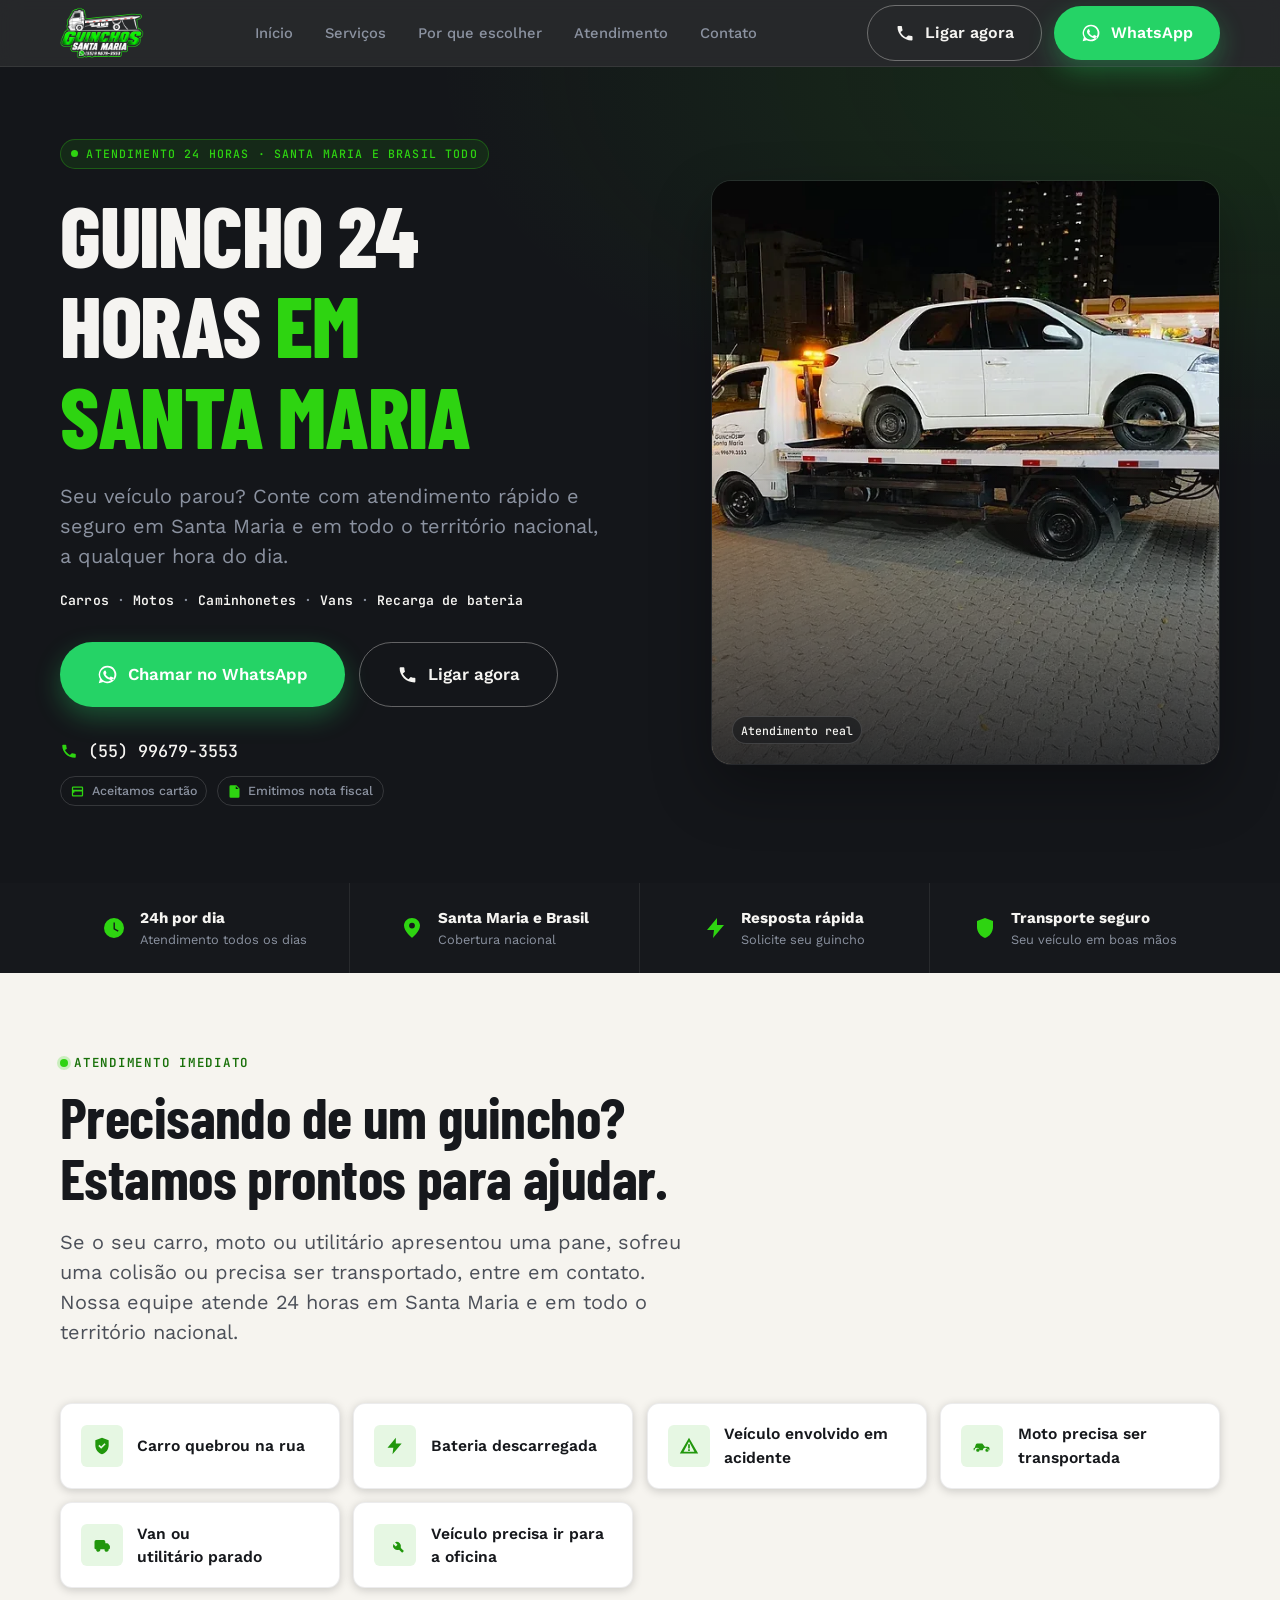
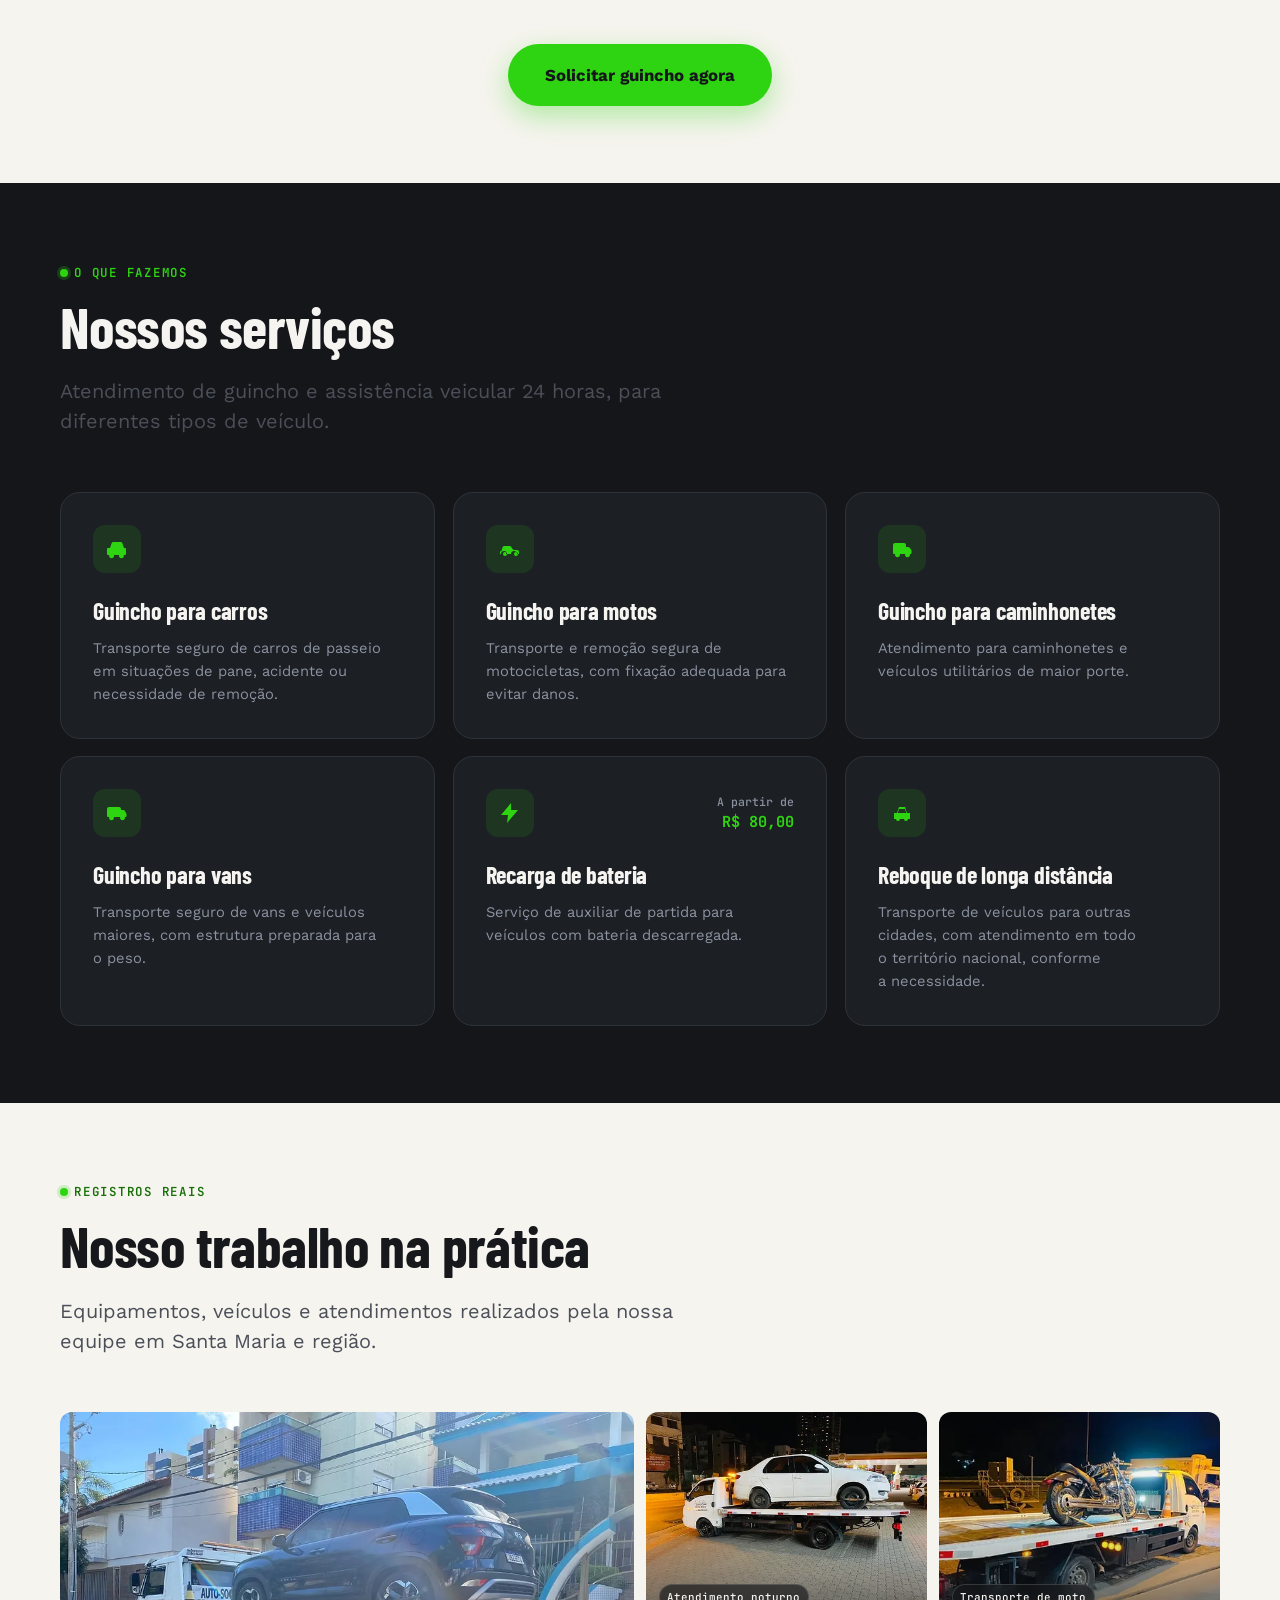
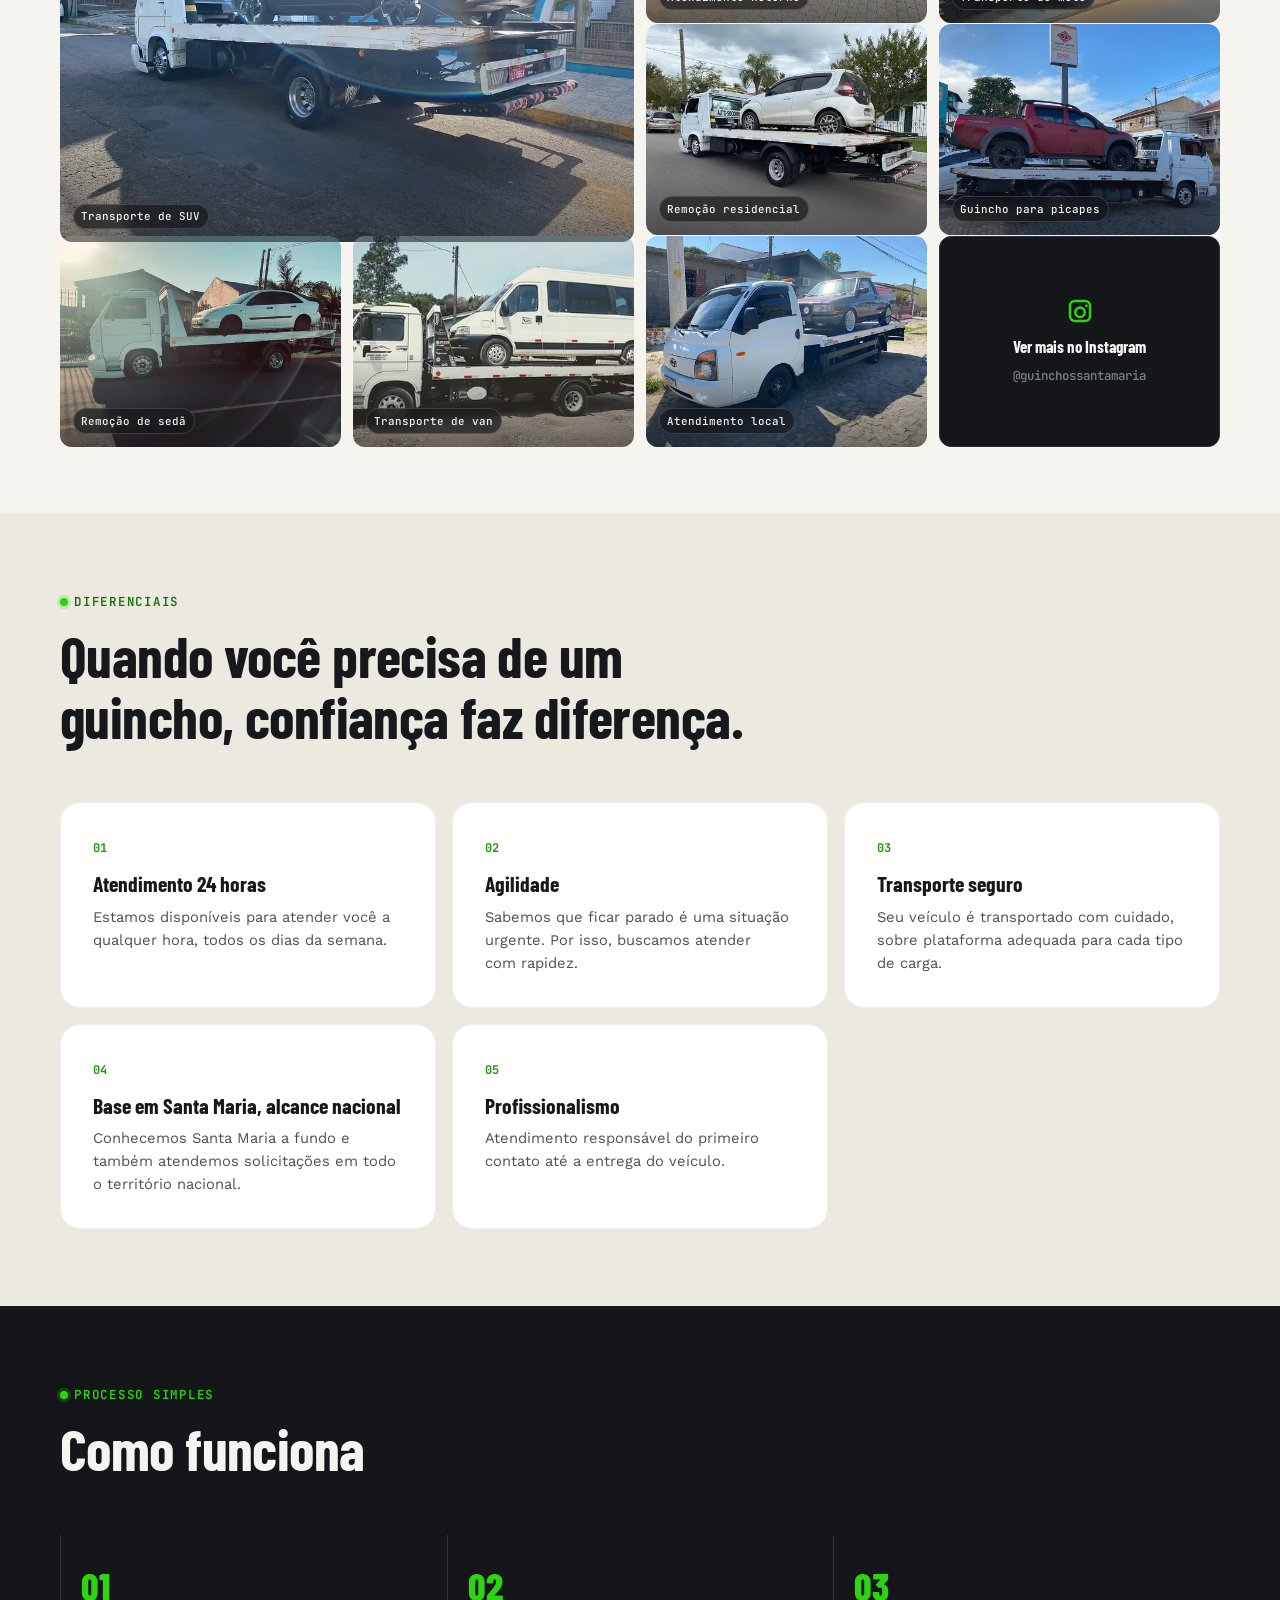
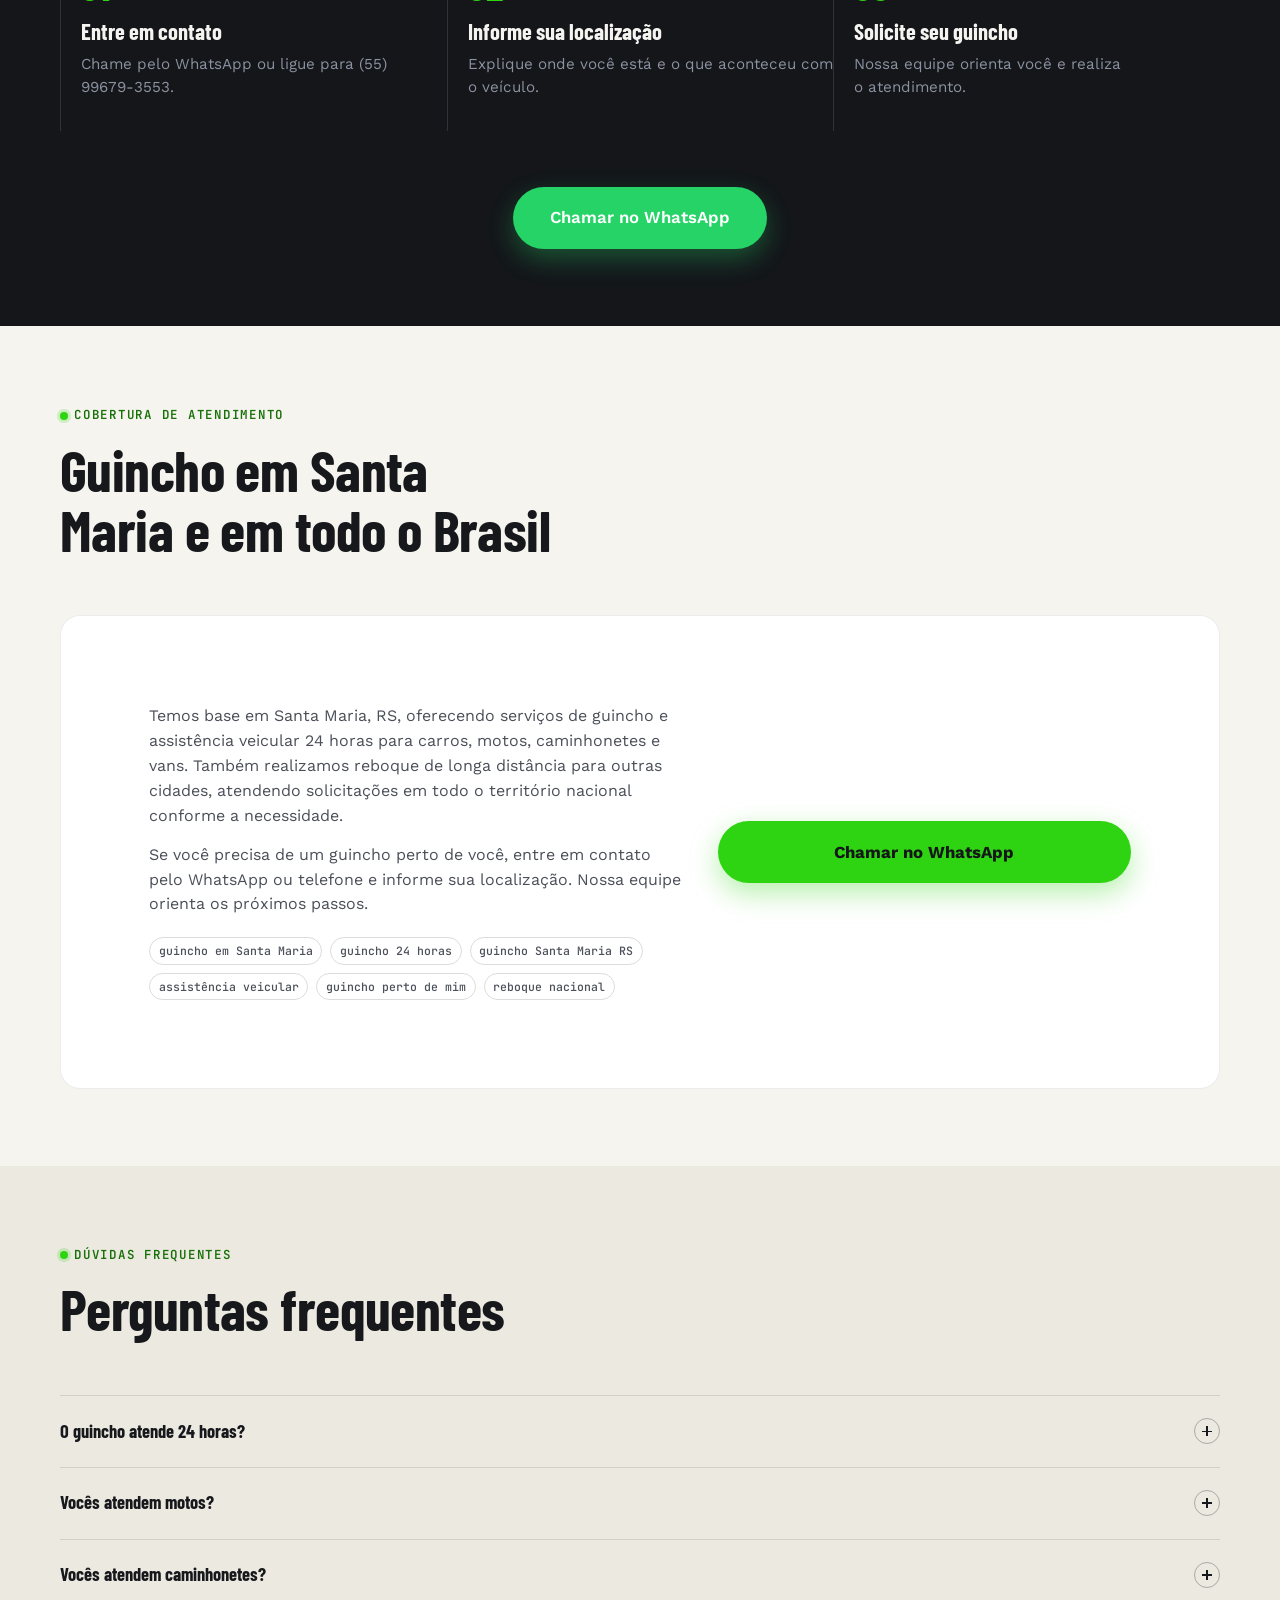
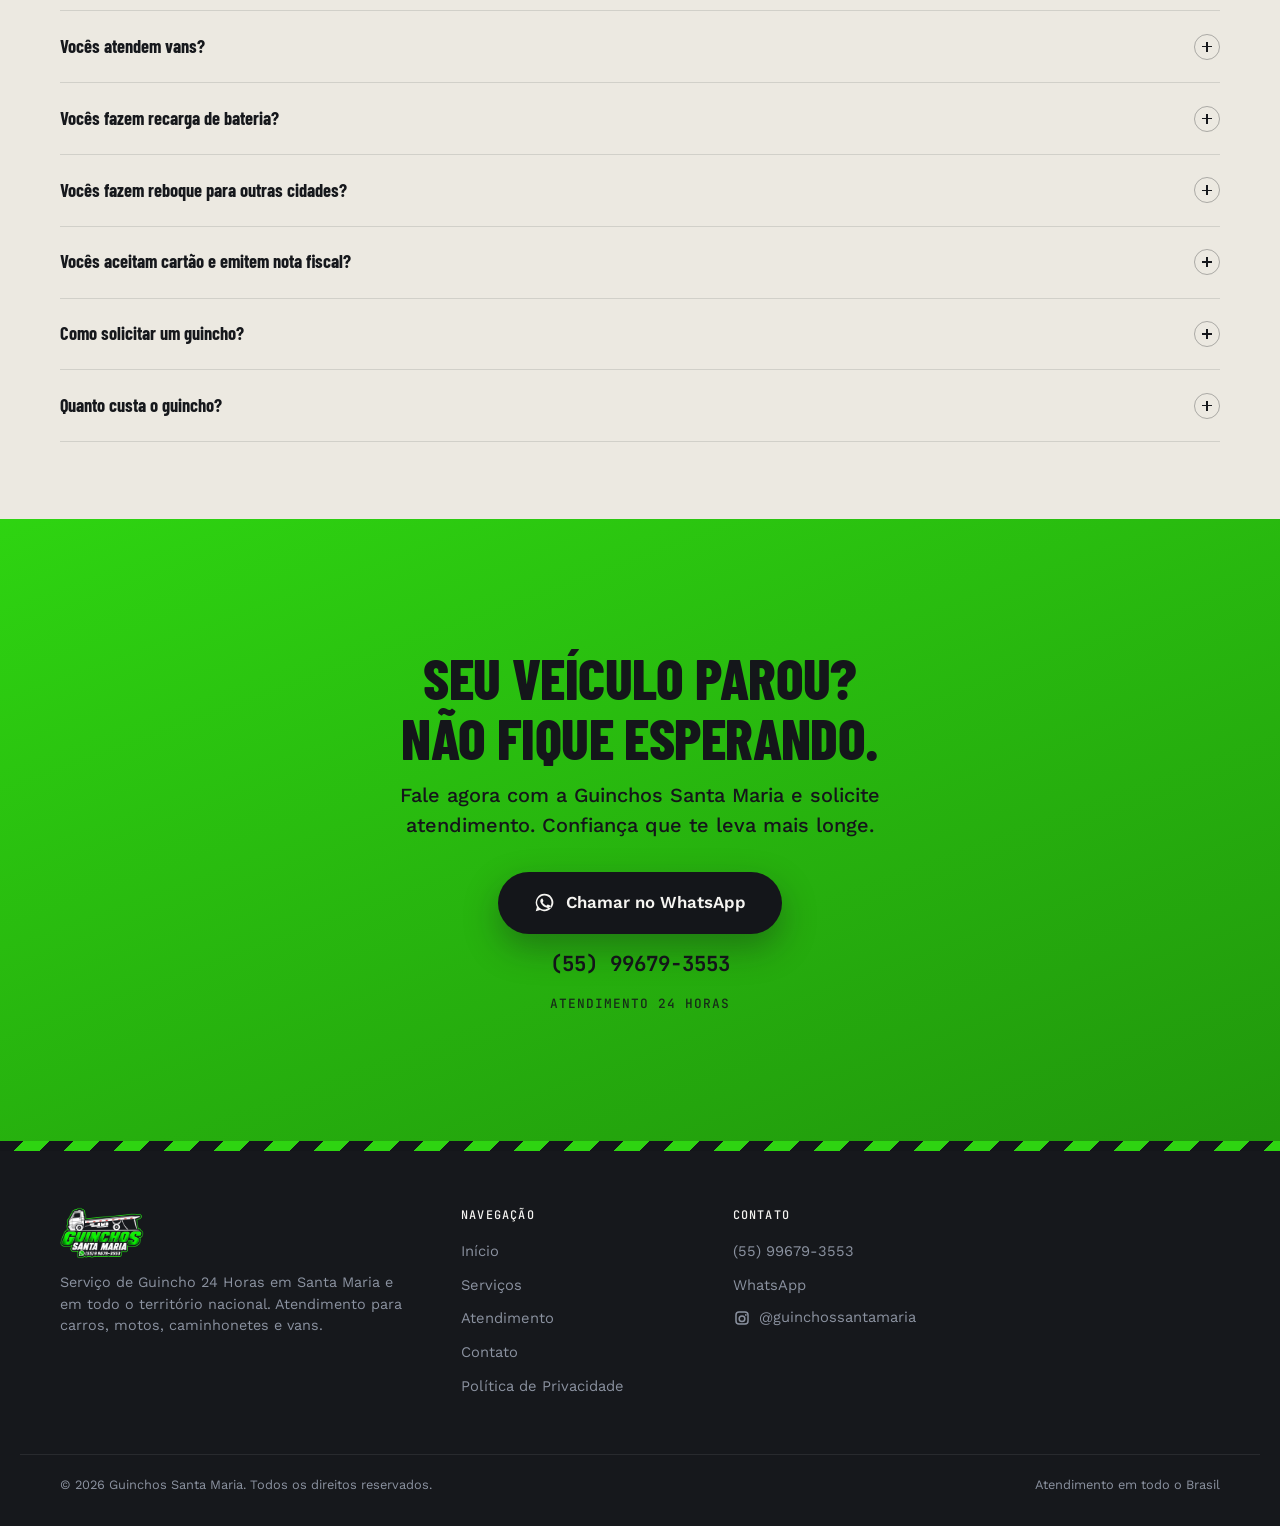
==== commit 9b2a02b4: "otimização de performance da landing page" ====
--- a/index.html
+++ b/index.html
@@ -22,26 +22,20 @@
 <meta name="twitter:title" content="Guincho 24 Horas em Santa Maria RS | Atendimento Nacional">
 <meta name="twitter:description" content="Atendimento 24 horas para carros, motos, caminhonetes e vans em Santa Maria e em todo o território nacional.">
 
-<link rel="preconnect" href="https://fonts.googleapis.com">
-<link rel="preconnect" href="https://fonts.gstatic.com" crossorigin>
-<link href="https://fonts.googleapis.com/css2?family=Barlow+Condensed:wght@600;700;800&family=Work+Sans:wght@400;500;600;700&family=JetBrains+Mono:wght@500;600;700&display=swap" rel="stylesheet">
-
-<link rel="stylesheet" href="css/reset.css">
-<link rel="stylesheet" href="css/variables.css">
+<!-- Fontes self-hosted em assets/fonts/ (ver @font-face no topo do
+     css/style.css) — removida a dependência de fonts.googleapis.com,
+     que o PageSpeed apontava com 751ms de latência extra. -->
+
+<!-- CSS unificado em 1 arquivo (era 4 <link> separados, cada um com
+     round-trip de rede próprio — ver comentário no topo de css/style.css) -->
 <link rel="stylesheet" href="css/style.css">
-<link rel="stylesheet" href="css/responsive.css">
-
-<!-- ===================== GOOGLE TAG MANAGER =====================
-     ATENÇÃO: substituir "GTM-XXXXXXX" pelo ID real do container antes
-     de publicar. Sem essa troca, os eventos disparados em js/main.js
-     (whatsapp_click, phone_click, scroll_depth, faq_open) não são
-     capturados por nenhuma ferramenta de análise. -->
-<script>(function(w,d,s,l,i){w[l]=w[l]||[];w[l].push({'gtm.start':
-new Date().getTime(),event:'gtm.js'});var f=d.getElementsByTagName(s)[0],
-j=d.createElement(s),dl=l!='dataLayer'?'&l='+l:'';j.async=true;j.src=
-'https://www.googletagmanager.com/gtm.js?id='+i+dl;f.parentNode.insertBefore(j,f);
-})(window,document,'script','dataLayer','GTM-XXXXXXX');</script>
-<!-- ===================== FIM GOOGLE TAG MANAGER ===================== -->
+
+<!-- Google Tag Manager: removido por enquanto (sem ID de container em uso).
+     Quando o cliente fornecer um GTM real, adicionar o script oficial aqui
+     e o <noscript> correspondente logo após a abertura do <body>. Os
+     eventos de main.js (whatsapp_click, phone_click, scroll_depth,
+     faq_open) já empurram tudo pra window.dataLayer — só falta o GTM
+     escutar. Ver README.md, seção "Analytics", para o passo a passo. -->
 
 <!-- JSON-LD: negócio de atendimento móvel, sem endereço público (a pedido do cliente) -->
 <script type="application/ld+json">
@@ -140,11 +134,6 @@
 </head>
 <body>
 
-<!-- Google Tag Manager (noscript) — mesma observação: trocar GTM-XXXXXXX antes de publicar -->
-<noscript><iframe src="https://www.googletagmanager.com/ns.html?id=GTM-XXXXXXX"
-height="0" width="0" style="display:none;visibility:hidden"></iframe></noscript>
-<!-- End Google Tag Manager (noscript) -->
-
 <a href="#main" class="skip-link">Pular para o conteúdo</a>
 
 <!-- ===================== HEADER ===================== -->
@@ -221,7 +210,13 @@
     <div class="hero__media reveal">
       <div class="hero__stripe" aria-hidden="true"></div>
       <div class="hero__frame">
-        <img src="assets/img/sedan-noturno-posto.webp" width="870" height="653" alt="Guincho da Guinchos Santa Maria transportando um veículo à noite" loading="eager" fetchpriority="high">
+        <picture>
+          <source media="(max-width: 767px)"
+                  srcset="assets/img/sedan-noturno-posto-mobile-480.webp 480w,
+                          assets/img/sedan-noturno-posto-mobile-720.webp 720w"
+                  sizes="100vw">
+          <img src="assets/img/sedan-noturno-posto.webp" width="870" height="653" alt="Guincho da Guinchos Santa Maria transportando um veículo à noite" loading="eager" fetchpriority="high">
+        </picture>
         <div class="hero__frame-tag">
           <span class="label">Atendimento real</span>
         </div>
@@ -373,31 +368,31 @@
         <figcaption class="gallery__cap">Transporte de SUV</figcaption>
       </figure>
       <figure class="gallery__item reveal">
-        <img src="assets/img/sedan-noturno-posto.webp" width="870" height="653" alt="Guincho da Guinchos Santa Maria com carro sedan à noite em posto de combustível" loading="lazy">
+        <img src="assets/img/sedan-noturno-posto-thumb.webp" width="480" height="360" alt="Guincho da Guinchos Santa Maria com carro sedan à noite em posto de combustível" loading="lazy">
         <figcaption class="gallery__cap">Atendimento noturno</figcaption>
       </figure>
       <figure class="gallery__item reveal">
-        <img src="assets/img/moto-noturna-flatbed.webp" width="561" height="346" alt="Motocicleta transportada na plataforma do guincho durante a noite" loading="lazy">
+        <img src="assets/img/moto-noturna-flatbed-thumb.webp" width="480" height="296" alt="Motocicleta transportada na plataforma do guincho durante a noite" loading="lazy">
         <figcaption class="gallery__cap">Transporte de moto</figcaption>
       </figure>
       <figure class="gallery__item reveal">
-        <img src="assets/img/hatch-branco-rua.webp" width="870" height="653" alt="Carro hatch branco sendo transportado em rua residencial de Santa Maria" loading="lazy">
+        <img src="assets/img/hatch-branco-rua-thumb.webp" width="480" height="360" alt="Carro hatch branco sendo transportado em rua residencial de Santa Maria" loading="lazy">
         <figcaption class="gallery__cap">Remoção residencial</figcaption>
       </figure>
       <figure class="gallery__item reveal">
-        <img src="assets/img/picape-vermelha-diurno.webp" width="870" height="653" alt="Picape vermelha sendo transportada pelo guincho durante o dia" loading="lazy">
+        <img src="assets/img/picape-vermelha-diurno-thumb.webp" width="480" height="360" alt="Picape vermelha sendo transportada pelo guincho durante o dia" loading="lazy">
         <figcaption class="gallery__cap">Guincho para picapes</figcaption>
       </figure>
       <figure class="gallery__item reveal">
-        <img src="assets/img/sedan-branco-sol.webp" width="870" height="653" alt="Carro sedan branco sobre a plataforma do guincho em dia ensolarado" loading="lazy">
+        <img src="assets/img/sedan-branco-sol-thumb.webp" width="480" height="360" alt="Carro sedan branco sobre a plataforma do guincho em dia ensolarado" loading="lazy">
         <figcaption class="gallery__cap">Remoção de sedã</figcaption>
       </figure>
       <figure class="gallery__item reveal">
-        <img src="assets/img/van-guincho-classico.webp" width="561" height="346" alt="Van transportada sobre plataforma do guincho" loading="lazy">
+        <img src="assets/img/van-guincho-classico-thumb.webp" width="480" height="296" alt="Van transportada sobre plataforma do guincho" loading="lazy">
         <figcaption class="gallery__cap">Transporte de van</figcaption>
       </figure>
       <figure class="gallery__item reveal">
-        <img src="assets/img/picape-saveiro-calcada.webp" width="870" height="653" alt="Picape sendo carregada na plataforma do guincho em rua de Santa Maria" loading="lazy">
+        <img src="assets/img/picape-saveiro-calcada-thumb.webp" width="480" height="360" alt="Picape sendo carregada na plataforma do guincho em rua de Santa Maria" loading="lazy">
         <figcaption class="gallery__cap">Atendimento local</figcaption>
       </figure>
       <a href="https://www.instagram.com/guinchossantamaria/" target="_blank" rel="noopener" class="gallery__item gallery__item--cta reveal" data-track="instagram" data-location="gallery">
@@ -597,7 +592,7 @@
     </div>
 
     <div class="footer__col">
-      <h4>Navegação</h4>
+      <h3>Navegação</h3>
       <ul>
         <li><a href="#topo">Início</a></li>
         <li><a href="#servicos">Serviços</a></li>
@@ -608,7 +603,7 @@
     </div>
 
     <div class="footer__col">
-      <h4>Contato</h4>
+      <h3>Contato</h3>
       <ul>
         <li><a href="tel:+555599679-3553" data-track="phone" data-location="footer">(55) 99679-3553</a></li>
         <li><a href="https://api.whatsapp.com/send?phone=5555996793553" target="_blank" rel="noopener" data-track="whatsapp" data-location="footer">WhatsApp</a></li>
--- a/css/style.css
+++ b/css/style.css
@@ -1,3 +1,278 @@
+/* ============================================================
+   BUNDLE ÚNICO DE CSS — reset + variables + style + responsive
+   ----------------------------------------------------------
+   Antes eram 4 arquivos <link> separados (reset.css, variables.css,
+   style.css, responsive.css). O PageSpeed apontou "Render-blocking
+   requests" com ~2.190ms de economia estimada: cada <link> é uma
+   requisição de rede própria, e cada uma delas levava ~568ms de ida-
+   e-volta antes do navegador poder pintar qualquer coisa na tela —
+   independente do tamanho do arquivo (variables.css tem 1,8 KiB e
+   levava o mesmo tempo que style.css com 5,4 KiB).
+   Unindo tudo em um único arquivo, o navegador faz UMA requisição
+   de CSS em vez de quatro, e o primeiro paint não fica esperando a
+   fila toda. Os arquivos-fonte (reset.css, variables.css,
+   responsive.css) continuam na pasta para referência/edição — só o
+   index.html não os referencia mais individualmente.
+   ============================================================ */
+
+/* ---------- 0) FONTES (self-hosted) ----------
+   Antes: <link href="fonts.googleapis.com/css2?..."> — dependência externa
+   que o PageSpeed apontou com 751ms de latência dentro do "Render-blocking
+   requests", além de exigir handshake com um domínio de terceiro (mesmo
+   com preconnect, ainda é uma requisição a mais no caminho crítico).
+   Agora: arquivos .woff2 dos mesmos pesos usados no design, hospedados
+   junto com o resto do site (via pacotes @fontsource, que espelham os
+   arquivos oficiais do Google Fonts) — zero dependência externa. */
+@font-face {
+  font-family: "Barlow Condensed";
+  src: url("../assets/fonts/barlow-condensed-600.woff2") format("woff2");
+  font-weight: 600;
+  font-style: normal;
+  font-display: swap;
+}
+@font-face {
+  font-family: "Barlow Condensed";
+  src: url("../assets/fonts/barlow-condensed-700.woff2") format("woff2");
+  font-weight: 700;
+  font-style: normal;
+  font-display: swap;
+}
+@font-face {
+  font-family: "Barlow Condensed";
+  src: url("../assets/fonts/barlow-condensed-800.woff2") format("woff2");
+  font-weight: 800;
+  font-style: normal;
+  font-display: swap;
+}
+@font-face {
+  font-family: "Work Sans";
+  src: url("../assets/fonts/work-sans-400.woff2") format("woff2");
+  font-weight: 400;
+  font-style: normal;
+  font-display: swap;
+}
+@font-face {
+  font-family: "Work Sans";
+  src: url("../assets/fonts/work-sans-500.woff2") format("woff2");
+  font-weight: 500;
+  font-style: normal;
+  font-display: swap;
+}
+@font-face {
+  font-family: "Work Sans";
+  src: url("../assets/fonts/work-sans-600.woff2") format("woff2");
+  font-weight: 600;
+  font-style: normal;
+  font-display: swap;
+}
+@font-face {
+  font-family: "Work Sans";
+  src: url("../assets/fonts/work-sans-700.woff2") format("woff2");
+  font-weight: 700;
+  font-style: normal;
+  font-display: swap;
+}
+@font-face {
+  font-family: "JetBrains Mono";
+  src: url("../assets/fonts/jetbrains-mono-500.woff2") format("woff2");
+  font-weight: 500;
+  font-style: normal;
+  font-display: swap;
+}
+@font-face {
+  font-family: "JetBrains Mono";
+  src: url("../assets/fonts/jetbrains-mono-600.woff2") format("woff2");
+  font-weight: 600;
+  font-style: normal;
+  font-display: swap;
+}
+@font-face {
+  font-family: "JetBrains Mono";
+  src: url("../assets/fonts/jetbrains-mono-700.woff2") format("woff2");
+  font-weight: 700;
+  font-style: normal;
+  font-display: swap;
+}
+
+/* ---------- 1) RESET ---------- */
+/* ============================================
+   RESET — Guinchos Santa Maria
+   ============================================ */
+
+*, *::before, *::after {
+  box-sizing: border-box;
+  margin: 0;
+  padding: 0;
+}
+
+html {
+  -webkit-text-size-adjust: 100%;
+  scroll-behavior: smooth;
+}
+
+@media (prefers-reduced-motion: reduce) {
+  html {
+    scroll-behavior: auto;
+  }
+  *, *::before, *::after {
+    animation-duration: 0.01ms !important;
+    animation-iteration-count: 1 !important;
+    transition-duration: 0.01ms !important;
+    scroll-behavior: auto !important;
+  }
+}
+
+body {
+  min-height: 100vh;
+  line-height: 1.5;
+  -webkit-font-smoothing: antialiased;
+  text-rendering: optimizeLegibility;
+}
+
+img, picture, svg {
+  display: block;
+  max-width: 100%;
+  height: auto;
+}
+
+button, input, textarea, select {
+  font: inherit;
+  color: inherit;
+}
+
+button {
+  background: none;
+  border: none;
+  cursor: pointer;
+}
+
+a {
+  color: inherit;
+  text-decoration: none;
+}
+
+ul, ol {
+  list-style: none;
+}
+
+h1, h2, h3, h4, h5, h6 {
+  font-weight: inherit;
+  text-wrap: balance;
+}
+
+p {
+  text-wrap: pretty;
+}
+
+table {
+  border-collapse: collapse;
+}
+
+:focus-visible {
+  outline: 3px solid var(--color-accent);
+  outline-offset: 3px;
+}
+
+/* ---------- 2) VARIABLES ---------- */
+/* ============================================
+   DESIGN TOKENS — Guinchos Santa Maria
+   Direção: emergência veicular 24h, confiança local,
+   material visual do próprio negócio (faixa de risco
+   âmbar/preta dos equipamentos reais).
+   ============================================ */
+
+:root {
+  /* ---- Cor ---- */
+  --color-asphalt:      #14161A;  /* fundo principal escuro */
+  --color-surface:      #1C1F24;  /* cards / superfícies sobre o fundo escuro */
+  --color-surface-2:    #23262D;  /* superfície elevada */
+  --color-line:         #2E323A;  /* bordas sutis sobre escuro */
+
+  --color-brand:        #2ED411;  /* verde da marca — extraído da logo real do cliente */
+  --color-brand-dark:   #21970C;
+  --color-brand-text:   #187009;  /* verde da marca escurecido p/ atingir contraste AA (4.5:1+) como texto sobre fundos claros */
+  --color-brand-tint:   #E6F7E3;
+
+  --color-whatsapp:     #25D366;  /* verde funcional, só no botão WhatsApp */
+  --color-whatsapp-dark:#1DA851;
+
+  --color-paper:        #F6F4EF;  /* fundo claro (seções alternadas) */
+  --color-paper-2:      #ECE9E1;
+  --color-ink:          #16181C;  /* texto principal sobre claro */
+  --color-ink-soft:     #4B4F58;  /* texto secundário sobre claro */
+
+  --color-white:        #FFFFFF;
+  --color-cream:        #F5F4F1;  /* texto principal sobre escuro */
+  --color-steel:        #8B92A0;  /* texto secundário sobre escuro */
+
+  --color-success:      #2FAE60;
+  --color-danger:       #E5484D;
+
+  /* ---- Tipografia ---- */
+  --font-display: "Barlow Condensed", "Arial Narrow", sans-serif;
+  --font-body: "Work Sans", "Segoe UI", sans-serif;
+  --font-mono: "JetBrains Mono", "SFMono-Regular", monospace;
+
+  --fs-display-xl: clamp(2.6rem, 6vw + 1rem, 5.4rem);
+  --fs-display-lg: clamp(2.1rem, 4vw + 1rem, 3.6rem);
+  --fs-display-md: clamp(1.6rem, 2.4vw + 1rem, 2.4rem);
+  --fs-display-sm: clamp(1.25rem, 1.4vw + 1rem, 1.6rem);
+
+  --fs-body-lg: clamp(1.05rem, 0.4vw + 1rem, 1.25rem);
+  --fs-body-md: 1rem;
+  --fs-body-sm: 0.9rem;
+  --fs-body-xs: 0.78rem;
+
+  --lh-tight: 1.05;
+  --lh-snug: 1.25;
+  --lh-normal: 1.55;
+
+  --ls-eyebrow: 0.14em;
+
+  /* ---- Espaçamento ---- */
+  --space-2xs: 0.4rem;
+  --space-xs: 0.75rem;
+  --space-sm: 1.25rem;
+  --space-md: 2rem;
+  --space-lg: 3.5rem;
+  --space-xl: 5.5rem;
+  --space-2xl: 8rem;
+
+  --section-pad-y: clamp(3.5rem, 6vw, 7rem);
+  --container-w: 1240px;
+  --container-pad-x: clamp(1.25rem, 4vw, 2.5rem);
+
+  /* ---- Forma ---- */
+  --radius-sm: 6px;
+  --radius-md: 12px;
+  --radius-lg: 20px;
+  --radius-pill: 999px;
+
+  /* ---- Sombra ---- */
+  --shadow-sm: 0 2px 10px rgb(0 0 0 / 0.18);
+  --shadow-md: 0 12px 32px rgb(0 0 0 / 0.24);
+  --shadow-lg: 0 24px 60px rgb(0 0 0 / 0.32);
+  --shadow-brand: 0 10px 28px rgb(46 212 17 / 0.35);
+
+  /* ---- Movimento ---- */
+  --ease-out: cubic-bezier(0.16, 1, 0.3, 1);
+  --dur-fast: 160ms;
+  --dur-med: 320ms;
+  --dur-slow: 560ms;
+
+  /* ---- Faixa de risco (assinatura visual) ---- */
+  --hazard-stripe: repeating-linear-gradient(
+    -45deg,
+    var(--color-brand) 0 18px,
+    var(--color-asphalt) 18px 36px
+  );
+
+  --z-header: 100;
+  --z-mobile-bar: 90;
+  --z-overlay: 200;
+}
+
+/* ---------- 3) STYLE (regras principais) ---------- */
 /* ============================================
    STYLE — Guinchos Santa Maria (mobile-first base)
    ============================================ */
@@ -25,7 +300,7 @@
   display: inline-flex;
   align-items: center;
   gap: 0.5em;
-  color: var(--color-brand-dark);
+  color: var(--color-brand-text);
   font-weight: 600;
 }
 
@@ -117,13 +392,16 @@
   font-size: 1rem;
   padding: 0.95em 1.7em;
   border-radius: var(--radius-pill);
-  transition: transform var(--dur-fast) var(--ease-out), box-shadow var(--dur-fast) var(--ease-out), background var(--dur-fast) var(--ease-out);
+  transition: transform var(--dur-fast) var(--ease-out);
   white-space: nowrap;
   position: relative;
   overflow: hidden;
   isolation: isolate;
 }
 .btn:active { transform: scale(0.97); }
+/* A cor de hover dos botões abaixo é feita via ::after (opacity), não via
+   background-color direto: opacity roda no compositor (GPU) e não força
+   repaint a cada frame, diferente de animar background-color/box-shadow. */
 
 .btn--whatsapp::before {
   content: "";
@@ -145,7 +423,17 @@
   color: var(--color-white);
   box-shadow: 0 10px 26px rgb(37 211 102 / 0.32);
 }
-.btn--whatsapp:hover { background: var(--color-whatsapp-dark); transform: translateY(-2px); }
+.btn--whatsapp::after {
+  content: "";
+  position: absolute;
+  inset: 0;
+  z-index: -1;
+  background: var(--color-whatsapp-dark);
+  opacity: 0;
+  transition: opacity var(--dur-fast) var(--ease-out);
+}
+.btn--whatsapp:hover { transform: translateY(-2px); }
+.btn--whatsapp:hover::after { opacity: 1; }
 
 .btn--call {
   background: transparent;
@@ -167,7 +455,17 @@
   box-shadow: var(--shadow-brand);
   font-weight: 700;
 }
-.btn--brand:hover { background: var(--color-brand-dark); transform: translateY(-2px); }
+.btn--brand::after {
+  content: "";
+  position: absolute;
+  inset: 0;
+  z-index: -1;
+  background: var(--color-brand-dark);
+  opacity: 0;
+  transition: opacity var(--dur-fast) var(--ease-out);
+}
+.btn--brand:hover { transform: translateY(-2px); }
+.btn--brand:hover::after { opacity: 1; }
 
 .btn--lg { padding: 1.1em 2.2em; font-size: 1.05rem; }
 .btn--block { width: 100%; }
@@ -917,7 +1215,7 @@
   max-width: 24rem;
 }
 
-.footer__col h4 {
+.footer__col h3 {
   font-family: var(--font-mono);
   font-size: 0.74rem;
   text-transform: uppercase;
@@ -1002,3 +1300,129 @@
 .skip-link:focus {
   left: 0;
 }
+
+/* ---------- 4) RESPONSIVE (media queries, deve vir por último) ---------- */
+/* ============================================
+   RESPONSIVE — Guinchos Santa Maria
+   Mobile-first: regras abaixo sobrescrevem para
+   telas maiores (tablet 700px+, desktop 1024px+)
+   ============================================ */
+
+/* ---------- Tablet (>=700px) ---------- */
+@media (min-width: 700px) {
+  .trust-bar__inner {
+    grid-template-columns: repeat(4, 1fr);
+  }
+  .trust-bar__item {
+    border-bottom: none;
+    border-right: 1px solid rgb(255 255 255 / 0.08);
+    justify-content: center;
+    text-align: left;
+  }
+  .trust-bar__item:last-child { border-right: none; }
+
+  .situations__grid {
+    grid-template-columns: repeat(2, 1fr);
+  }
+
+  .services__grid {
+    grid-template-columns: repeat(2, 1fr);
+  }
+
+  .why__grid {
+    grid-template-columns: repeat(2, 1fr);
+  }
+
+  .gallery__grid {
+    grid-template-columns: repeat(2, 1fr);
+    grid-auto-rows: 190px;
+  }
+  .gallery__item--feature { grid-column: span 2; grid-row: span 2; }
+
+  .footer__top {
+    grid-template-columns: 1.4fr 1fr 1fr;
+  }
+
+  .footer__bottom {
+    flex-direction: row;
+    justify-content: space-between;
+    align-items: center;
+  }
+}
+
+/* ---------- Desktop (>=1024px) ---------- */
+@media (min-width: 1024px) {
+  .mobile-bar { display: none; }
+
+  .nav-desktop {
+    display: flex;
+    align-items: center;
+    gap: var(--space-md);
+    font-size: 0.92rem;
+    font-weight: 500;
+    color: var(--color-steel);
+  }
+  .nav-desktop a { transition: color var(--dur-fast); }
+  .nav-desktop a:hover { color: var(--color-cream); }
+
+  .header__cta {
+    display: inline-flex;
+    align-items: center;
+    gap: 0.75rem;
+  }
+  .header__mobile-actions { display: none; }
+
+  .hero__grid {
+    grid-template-columns: 1.05fr 0.95fr;
+    gap: var(--space-xl);
+  }
+
+  .hero__stripe { display: block; }
+
+  .hero__ctas { flex-wrap: nowrap; }
+
+  .trust-bar__item { padding-block: 1.5rem; }
+
+  .situations__grid {
+    grid-template-columns: repeat(4, 1fr);
+  }
+
+  .services__grid {
+    grid-template-columns: repeat(3, 1fr);
+  }
+
+  .why__grid {
+    grid-template-columns: repeat(3, 1fr);
+  }
+
+  .gallery__grid {
+    grid-template-columns: repeat(4, 1fr);
+    grid-auto-rows: 200px;
+  }
+
+  .how__steps {
+    grid-template-columns: repeat(3, 1fr);
+    counter-reset: step;
+  }
+  .how-step {
+    flex-direction: column;
+    gap: 0.6rem;
+    border-top: none;
+    border-left: 1px solid var(--color-line);
+    padding-inline-start: var(--space-sm);
+  }
+  .how-step:last-child { border-bottom: none; }
+
+  .coverage__box {
+    grid-template-columns: 1.3fr 1fr;
+    align-items: center;
+    padding: var(--space-xl);
+  }
+
+  .footer__top { grid-template-columns: 1.6fr 1fr 1fr 1fr; }
+}
+
+/* ---------- Desktop grande (>=1280px) ---------- */
+@media (min-width: 1280px) {
+  .hero__frame img { aspect-ratio: 4 / 4.6; }
+}
